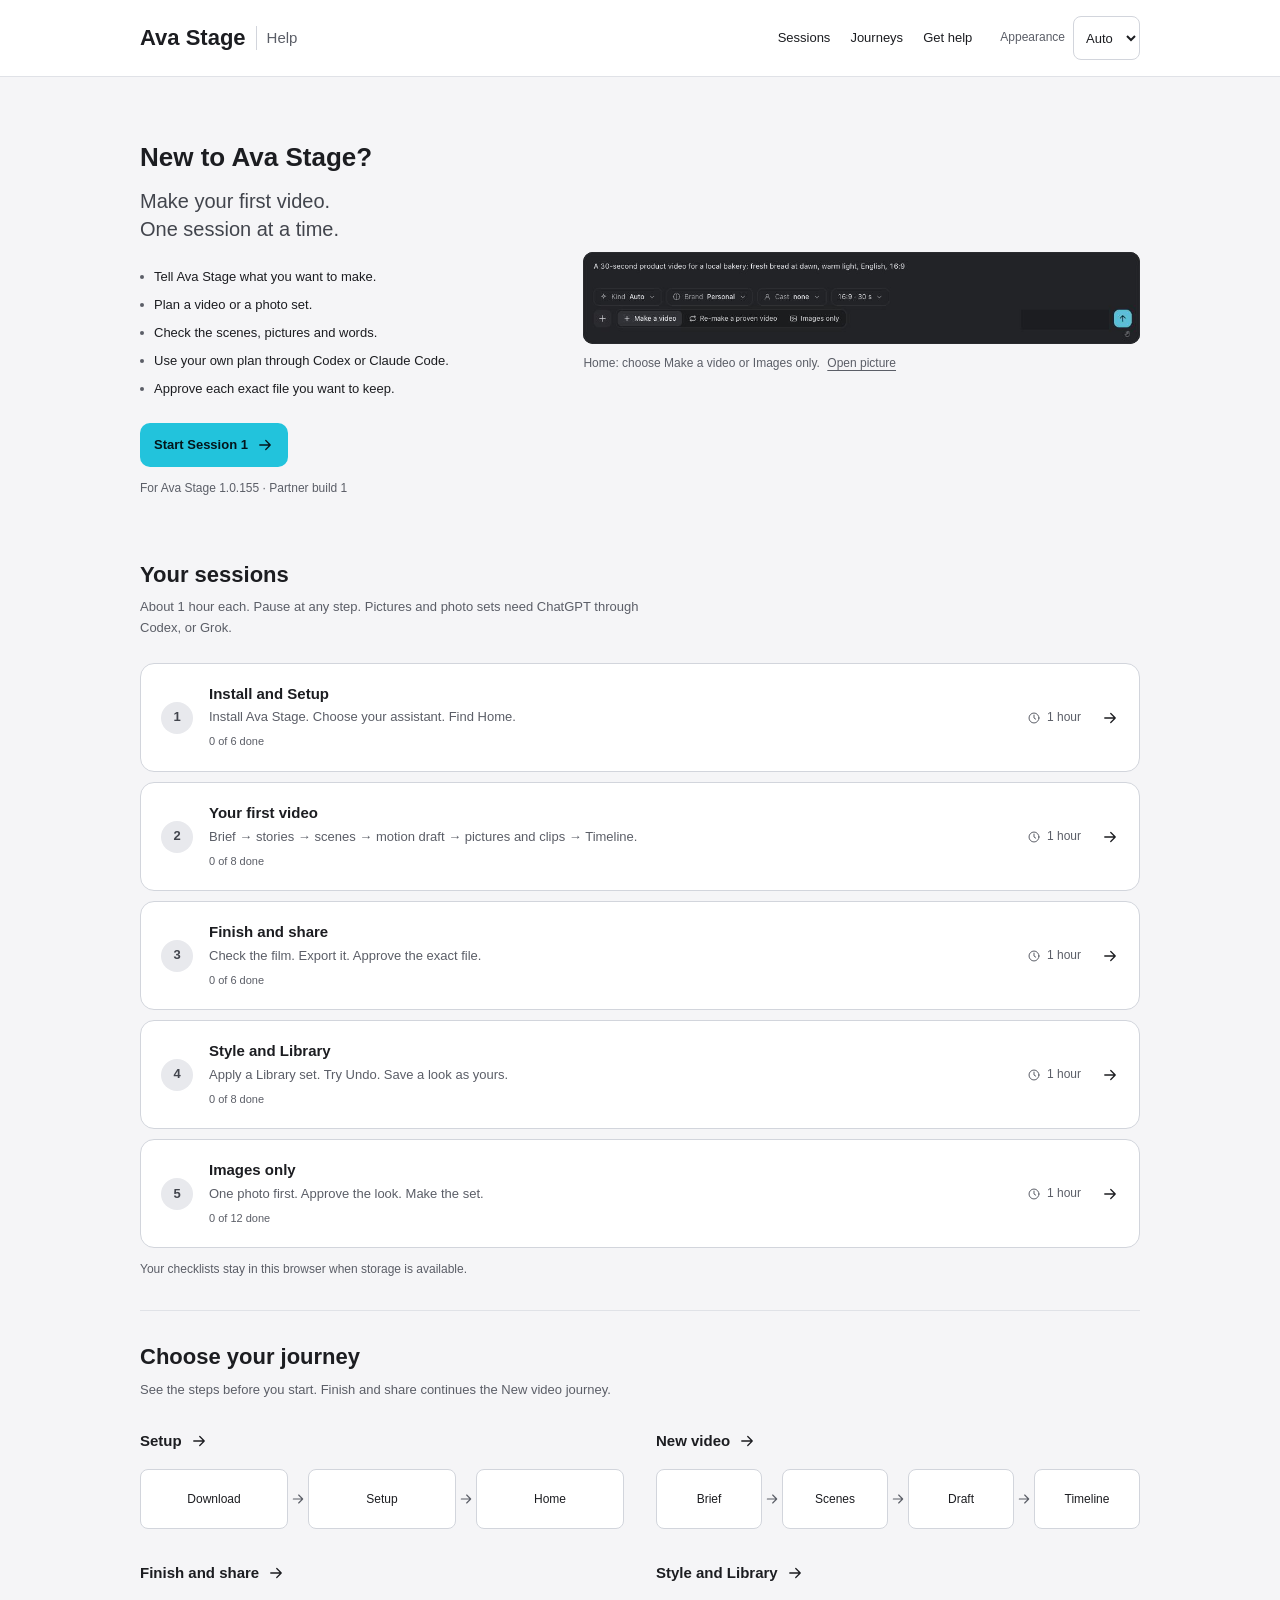
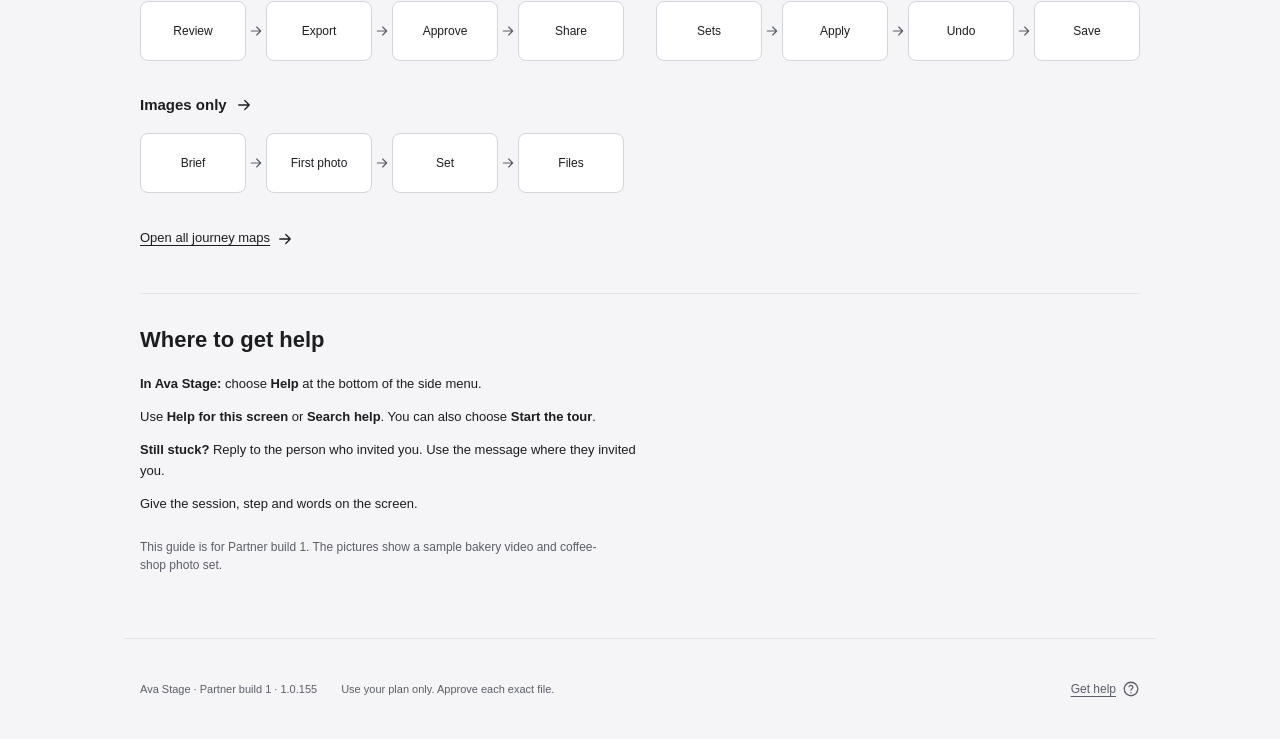
==== help/index.html @ ce2e3efc "Ava Stage 1.0.155 (Partner build 1): news #5 sealed by Amir 29 Oct, download pages, help site Co-Aut" ====
<!doctype html>
<html lang="en" data-theme="auto">
<head>
<meta charset="utf-8">
<meta name="viewport" content="width=device-width, initial-scale=1">
<meta name="color-scheme" content="light dark">
<meta name="robots" content="noindex">
<meta name="description" content="Five visual sessions for your first video, Style and Library, and Images only.">
<title>New to Ava Stage? · Ava Stage Help</title>
<link rel="stylesheet" href="help.css">
</head>
<body>
<a class="skip" href="#main">Skip to content</a>
<header class="site-head"><div class="wrap head-inner">
<a class="brand" href="index.html"><strong>Ava Stage</strong><span>Help</span></a>
<nav aria-label="Main"><a href="index.html#sessions" >Sessions</a><a href="journeys.html" >Journeys</a><a href="index.html#help">Get help</a></nav>
<label class="theme" for="theme">Appearance<select id="theme"><option value="auto">Auto</option><option value="light">Light</option><option value="dark">Dark</option></select></label>
</div></header>
<main id="main" class="wrap" tabindex="-1"><section class="home-intro"><div><h1>New to Ava Stage?</h1><p class="lead">Make your first video.<br>One session at a time.</p><ul class="five-lines"><li>Tell Ava Stage what you want to make.</li><li>Plan a video or a photo set.</li><li>Check the scenes, pictures and words.</li><li>Use your own plan through Codex or Claude Code.</li><li>Approve each exact file you want to keep.</li></ul><a class="btn primary" href="sessions/01-setup.html">Start Session 1 <svg class="icon " viewBox="0 0 24 24" fill="none" stroke="currentColor" stroke-width="1.7" stroke-linecap="round" stroke-linejoin="round" aria-hidden="true"><path d="M5 12h14m-6-6 6 6-6 6"/></svg></a><p class="small">For Ava Stage 1.0.155 · Partner build 1</p></div><figure class="screen"><a href="assets/home.jpg" aria-label="Open picture: Home: choose Make a video or Images only."><picture><source media="(max-width: 760px)" srcset="assets/home-phone.jpg"><img src="assets/home.jpg" width="1000" height="166" alt="Home: choose Make a video or Images only." loading="eager" decoding="async"></picture></a><figcaption>Home: choose Make a video or Images only. <a href="assets/home.jpg">Open picture</a></figcaption></figure></section>
<section id="sessions" class="section"><h2>Your sessions</h2><p class="section-intro">About 1 hour each. Pause at any step. Pictures and photo sets need ChatGPT through Codex, or Grok.</p><ol class="session-list"><li><a class="session-row" href="sessions/01-setup.html"><span class="num">1</span><div class="session-title"><h3>Install and Setup</h3><span>Install Ava Stage. Choose your assistant. Find Home.</span><small data-count="s1-1 s1-2 s1-3 s1-4 s1-5 s1-6">0 of 6 done</small></div><div class="session-end"><span class="time"><svg class="icon " viewBox="0 0 24 24" fill="none" stroke="currentColor" stroke-width="1.7" stroke-linecap="round" stroke-linejoin="round" aria-hidden="true"><circle cx="12" cy="12" r="8.5"/><path d="M12 7v5l3 2"/></svg>1 hour</span><svg class="icon " viewBox="0 0 24 24" fill="none" stroke="currentColor" stroke-width="1.7" stroke-linecap="round" stroke-linejoin="round" aria-hidden="true"><path d="M5 12h14m-6-6 6 6-6 6"/></svg></div></a></li><li><a class="session-row" href="sessions/02-first-video.html"><span class="num">2</span><div class="session-title"><h3>Your first video</h3><span>Brief → stories → scenes → motion draft → pictures and clips → Timeline.</span><small data-count="s2-1 s2-2 s2-3 s2-4 s2-5 s2-6 s2-7 s2-8">0 of 8 done</small></div><div class="session-end"><span class="time"><svg class="icon " viewBox="0 0 24 24" fill="none" stroke="currentColor" stroke-width="1.7" stroke-linecap="round" stroke-linejoin="round" aria-hidden="true"><circle cx="12" cy="12" r="8.5"/><path d="M12 7v5l3 2"/></svg>1 hour</span><svg class="icon " viewBox="0 0 24 24" fill="none" stroke="currentColor" stroke-width="1.7" stroke-linecap="round" stroke-linejoin="round" aria-hidden="true"><path d="M5 12h14m-6-6 6 6-6 6"/></svg></div></a></li><li><a class="session-row" href="sessions/03-finish-share.html"><span class="num">3</span><div class="session-title"><h3>Finish and share</h3><span>Check the film. Export it. Approve the exact file.</span><small data-count="s3-1 s3-2 s3-3 s3-4 s3-5 s3-6">0 of 6 done</small></div><div class="session-end"><span class="time"><svg class="icon " viewBox="0 0 24 24" fill="none" stroke="currentColor" stroke-width="1.7" stroke-linecap="round" stroke-linejoin="round" aria-hidden="true"><circle cx="12" cy="12" r="8.5"/><path d="M12 7v5l3 2"/></svg>1 hour</span><svg class="icon " viewBox="0 0 24 24" fill="none" stroke="currentColor" stroke-width="1.7" stroke-linecap="round" stroke-linejoin="round" aria-hidden="true"><path d="M5 12h14m-6-6 6 6-6 6"/></svg></div></a></li><li><a class="session-row" href="sessions/04-style-library.html"><span class="num">4</span><div class="session-title"><h3>Style and Library</h3><span>Apply a Library set. Try Undo. Save a look as yours.</span><small data-count="s4-1 s4-2 s4-3 s4-4 s4-5 s4-6 s4-7 s4-8">0 of 8 done</small></div><div class="session-end"><span class="time"><svg class="icon " viewBox="0 0 24 24" fill="none" stroke="currentColor" stroke-width="1.7" stroke-linecap="round" stroke-linejoin="round" aria-hidden="true"><circle cx="12" cy="12" r="8.5"/><path d="M12 7v5l3 2"/></svg>1 hour</span><svg class="icon " viewBox="0 0 24 24" fill="none" stroke="currentColor" stroke-width="1.7" stroke-linecap="round" stroke-linejoin="round" aria-hidden="true"><path d="M5 12h14m-6-6 6 6-6 6"/></svg></div></a></li><li><a class="session-row" href="sessions/05-images-only.html"><span class="num">5</span><div class="session-title"><h3>Images only</h3><span>One photo first. Approve the look. Make the set.</span><small data-count="s5-1 s5-2 s5-3 s5-4 s5-5 s5-6 s5-7 s5-8 s5-9 s5-10 s5-11 s5-12">0 of 12 done</small></div><div class="session-end"><span class="time"><svg class="icon " viewBox="0 0 24 24" fill="none" stroke="currentColor" stroke-width="1.7" stroke-linecap="round" stroke-linejoin="round" aria-hidden="true"><circle cx="12" cy="12" r="8.5"/><path d="M12 7v5l3 2"/></svg>1 hour</span><svg class="icon " viewBox="0 0 24 24" fill="none" stroke="currentColor" stroke-width="1.7" stroke-linecap="round" stroke-linejoin="round" aria-hidden="true"><path d="M5 12h14m-6-6 6 6-6 6"/></svg></div></a></li></ol><p class="small">Your checklists stay in this browser when storage is available.</p></section>
<section id="journeys" class="section"><h2>Choose your journey</h2><p class="section-intro">See the steps before you start. Finish and share continues the New video journey.</p><div class="map-summaries"><section class="map-summary"><h3><a href="journeys.html#setup">Setup <svg class="icon " viewBox="0 0 24 24" fill="none" stroke="currentColor" stroke-width="1.7" stroke-linecap="round" stroke-linejoin="round" aria-hidden="true"><path d="M5 12h14m-6-6 6 6-6 6"/></svg></a></h3><ol class="mini-map" aria-label="Setup journey"><li><span>Download</span><svg class="icon connector" viewBox="0 0 24 24" fill="none" stroke="currentColor" stroke-width="1.7" stroke-linecap="round" stroke-linejoin="round" aria-hidden="true"><path d="M5 12h14m-6-6 6 6-6 6"/></svg></li><li><span>Setup</span><svg class="icon connector" viewBox="0 0 24 24" fill="none" stroke="currentColor" stroke-width="1.7" stroke-linecap="round" stroke-linejoin="round" aria-hidden="true"><path d="M5 12h14m-6-6 6 6-6 6"/></svg></li><li><span>Home</span></li></ol></section><section class="map-summary"><h3><a href="journeys.html#new-video">New video <svg class="icon " viewBox="0 0 24 24" fill="none" stroke="currentColor" stroke-width="1.7" stroke-linecap="round" stroke-linejoin="round" aria-hidden="true"><path d="M5 12h14m-6-6 6 6-6 6"/></svg></a></h3><ol class="mini-map" aria-label="New video journey"><li><span>Brief</span><svg class="icon connector" viewBox="0 0 24 24" fill="none" stroke="currentColor" stroke-width="1.7" stroke-linecap="round" stroke-linejoin="round" aria-hidden="true"><path d="M5 12h14m-6-6 6 6-6 6"/></svg></li><li><span>Scenes</span><svg class="icon connector" viewBox="0 0 24 24" fill="none" stroke="currentColor" stroke-width="1.7" stroke-linecap="round" stroke-linejoin="round" aria-hidden="true"><path d="M5 12h14m-6-6 6 6-6 6"/></svg></li><li><span>Draft</span><svg class="icon connector" viewBox="0 0 24 24" fill="none" stroke="currentColor" stroke-width="1.7" stroke-linecap="round" stroke-linejoin="round" aria-hidden="true"><path d="M5 12h14m-6-6 6 6-6 6"/></svg></li><li><span>Timeline</span></li></ol></section><section class="map-summary"><h3><a href="journeys.html#finish-share">Finish and share <svg class="icon " viewBox="0 0 24 24" fill="none" stroke="currentColor" stroke-width="1.7" stroke-linecap="round" stroke-linejoin="round" aria-hidden="true"><path d="M5 12h14m-6-6 6 6-6 6"/></svg></a></h3><ol class="mini-map" aria-label="Finish and share journey"><li><span>Review</span><svg class="icon connector" viewBox="0 0 24 24" fill="none" stroke="currentColor" stroke-width="1.7" stroke-linecap="round" stroke-linejoin="round" aria-hidden="true"><path d="M5 12h14m-6-6 6 6-6 6"/></svg></li><li><span>Export</span><svg class="icon connector" viewBox="0 0 24 24" fill="none" stroke="currentColor" stroke-width="1.7" stroke-linecap="round" stroke-linejoin="round" aria-hidden="true"><path d="M5 12h14m-6-6 6 6-6 6"/></svg></li><li><span>Approve</span><svg class="icon connector" viewBox="0 0 24 24" fill="none" stroke="currentColor" stroke-width="1.7" stroke-linecap="round" stroke-linejoin="round" aria-hidden="true"><path d="M5 12h14m-6-6 6 6-6 6"/></svg></li><li><span>Share</span></li></ol></section><section class="map-summary"><h3><a href="journeys.html#style-library">Style and Library <svg class="icon " viewBox="0 0 24 24" fill="none" stroke="currentColor" stroke-width="1.7" stroke-linecap="round" stroke-linejoin="round" aria-hidden="true"><path d="M5 12h14m-6-6 6 6-6 6"/></svg></a></h3><ol class="mini-map" aria-label="Style and Library journey"><li><span>Sets</span><svg class="icon connector" viewBox="0 0 24 24" fill="none" stroke="currentColor" stroke-width="1.7" stroke-linecap="round" stroke-linejoin="round" aria-hidden="true"><path d="M5 12h14m-6-6 6 6-6 6"/></svg></li><li><span>Apply</span><svg class="icon connector" viewBox="0 0 24 24" fill="none" stroke="currentColor" stroke-width="1.7" stroke-linecap="round" stroke-linejoin="round" aria-hidden="true"><path d="M5 12h14m-6-6 6 6-6 6"/></svg></li><li><span>Undo</span><svg class="icon connector" viewBox="0 0 24 24" fill="none" stroke="currentColor" stroke-width="1.7" stroke-linecap="round" stroke-linejoin="round" aria-hidden="true"><path d="M5 12h14m-6-6 6 6-6 6"/></svg></li><li><span>Save</span></li></ol></section><section class="map-summary"><h3><a href="journeys.html#images-only">Images only <svg class="icon " viewBox="0 0 24 24" fill="none" stroke="currentColor" stroke-width="1.7" stroke-linecap="round" stroke-linejoin="round" aria-hidden="true"><path d="M5 12h14m-6-6 6 6-6 6"/></svg></a></h3><ol class="mini-map" aria-label="Images only journey"><li><span>Brief</span><svg class="icon connector" viewBox="0 0 24 24" fill="none" stroke="currentColor" stroke-width="1.7" stroke-linecap="round" stroke-linejoin="round" aria-hidden="true"><path d="M5 12h14m-6-6 6 6-6 6"/></svg></li><li><span>First photo</span><svg class="icon connector" viewBox="0 0 24 24" fill="none" stroke="currentColor" stroke-width="1.7" stroke-linecap="round" stroke-linejoin="round" aria-hidden="true"><path d="M5 12h14m-6-6 6 6-6 6"/></svg></li><li><span>Set</span><svg class="icon connector" viewBox="0 0 24 24" fill="none" stroke="currentColor" stroke-width="1.7" stroke-linecap="round" stroke-linejoin="round" aria-hidden="true"><path d="M5 12h14m-6-6 6 6-6 6"/></svg></li><li><span>Files</span></li></ol></section></div><a class="quiet" href="journeys.html">Open all journey maps <svg class="icon " viewBox="0 0 24 24" fill="none" stroke="currentColor" stroke-width="1.7" stroke-linecap="round" stroke-linejoin="round" aria-hidden="true"><path d="M5 12h14m-6-6 6 6-6 6"/></svg></a></section>
<section id="help" class="section help-section"><h2>Where to get help</h2><div class="help-lines"><p><strong>In Ava Stage:</strong> choose <strong>Help</strong> at the bottom of the side menu.</p><p>Use <strong>Help for this screen</strong> or <strong>Search help</strong>. You can also choose <strong>Start the tour</strong>.</p><p><strong>Still stuck?</strong> Reply to the person who invited you. Use the message where they invited you.</p><p>Give the session, step and words on the screen.</p></div><p class="small">This guide is for Partner build 1. The pictures show a sample bakery video and coffee-shop photo set.</p></section></main>
<footer class="site-foot wrap"><p>Ava Stage · Partner build 1 · 1.0.155</p><p>Use your plan only. Approve each exact file.</p><a href="index.html#help">Get help <svg class="icon " viewBox="0 0 24 24" fill="none" stroke="currentColor" stroke-width="1.7" stroke-linecap="round" stroke-linejoin="round" aria-hidden="true"><circle cx="12" cy="12" r="9"/><path d="M9.5 8.8a2.6 2.6 0 0 1 5 .8c0 2-2.5 2-2.5 4M12 17h.01"/></svg></a></footer>
<script>(() => {
  const key = 'ava-help-pb1';
  let saved = {};
  try { saved = JSON.parse(localStorage.getItem(key)) || {}; } catch (_) {}
  if (!saved || typeof saved !== 'object' || Array.isArray(saved)) saved = {};
  if (!saved.checks || typeof saved.checks !== 'object') saved.checks = {};
  const theme = document.getElementById('theme');
  const modes = ['auto', 'light', 'dark'];
  const applyTheme = value => {
    theme.value = modes.includes(value) ? value : 'auto';
    document.documentElement.dataset.theme = theme.value;
  };
  const write = () => { try { localStorage.setItem(key, JSON.stringify(saved)); } catch (_) {} };
  const update = () => {
    document.querySelectorAll('[data-count]').forEach(el => {
      const ids = el.dataset.count.split(' ');
      const n = ids.filter(id => saved.checks[id] === true).length;
      el.textContent = n + ' of ' + ids.length + ' done';
    });
    document.querySelectorAll('[data-for-check]').forEach(el => {
      const done = saved.checks[el.dataset.forCheck] === true;
      el.classList.toggle('is-done', done);
      el.querySelector('.state').textContent = done ? 'Done' : 'To do';
    });
  };
  applyTheme(saved.theme);
  theme.addEventListener('change', () => { saved.theme = theme.value; applyTheme(theme.value); write(); });
  document.querySelectorAll('[data-check]').forEach(input => {
    input.checked = saved.checks[input.dataset.check] === true;
    input.addEventListener('change', () => { saved.checks[input.dataset.check] = input.checked; update(); write(); });
  });
  update();
})();</script>
</body></html>
---- help/help.css ----
/* Ava Help. Uses Ava design system 1.1 tokens and existing card, row,
   button, segment and checklist patterns. Responsive reading layout. */
:root {
  color-scheme: dark;
  --bg0:#0e0f11; --bg1:#141518; --bg2:#1c1d21; --bg3:#26272c;
  --bar:#17181b; --hov:#1f2024; --on:#2d2e34;
  --l1:#222327; --l2:#2b2c32;
  --t1:#ececef; --t2:#c9cad0; --t3:#a2a3ab;
  --ac:#22c3dc; --ac-hov:#4fd6ea; --acink:#04161b; --focus:#22c3dc;
  --acth:rgba(34,195,220,.14); --ac-line:#22738a;
  --sel:#4caf5a; --sel-bg:#18261b; --sel-ink:#a9cfae;
  --f11:11px; --f12:12px; --f13:13px; --f15:15px;
  --f20:20px; --f22:22px; --f26:26px;
  --s4:4px; --s6:6px; --s8:8px; --s10:10px; --s12:12px;
  --s14:14px; --s16:16px; --s18:18px; --s20:20px;
  --s24:24px; --s28:28px; --s32:32px;
  --r6:6px; --r8:8px; --r10:10px; --r12:12px; --r14:14px;
  --wide:1000px;
}
@media (prefers-color-scheme:light) {
  :root:not([data-theme="dark"]) {
    color-scheme:light;
    --bg0:#f5f5f7; --bg1:#fff; --bg2:#fff; --bg3:#e8e9ed;
    --bar:#f0f1f4; --hov:#e9ebee; --on:#e1e4e8;
    --l1:#e0e2e7; --l2:#d2d5dc;
    --t1:#1c1d21; --t2:#42454d; --t3:#5b5e67;
    --sel-bg:#edf6ef; --sel-ink:#286b35;
    --focus:#0b7f93;
  }
}
:root[data-theme="light"] {
  color-scheme:light;
  --bg0:#f5f5f7; --bg1:#fff; --bg2:#fff; --bg3:#e8e9ed;
  --bar:#f0f1f4; --hov:#e9ebee; --on:#e1e4e8;
  --l1:#e0e2e7; --l2:#d2d5dc;
  --t1:#1c1d21; --t2:#42454d; --t3:#5b5e67;
  --sel-bg:#edf6ef; --sel-ink:#286b35;
  --focus:#0b7f93;
}
* { box-sizing:border-box; }
html { scroll-padding-top:var(--s24); }
body { margin:0; background:var(--bg0); color:var(--t1); font:400 var(--f15)/1.6 -apple-system,BlinkMacSystemFont,"SF Pro Text","Helvetica Neue",Arial,sans-serif; -webkit-font-smoothing:antialiased; font-variant-numeric:tabular-nums; }
h1,h2,h3,p,ul,ol,figure { margin:0; }
h1,h2,h3 { font-weight:600; line-height:1.3; overflow-wrap:break-word; }
h1 { font-size:var(--f26); }
h2 { font-size:var(--f22); }
h3 { font-size:var(--f15); }
p { max-width:70ch; }
b,strong { font-weight:600; }
a { color:inherit; text-underline-offset:3px; text-decoration-thickness:1px; }
a:hover { text-decoration-thickness:2px; }
button,input,select { font:inherit; }
input,select { accent-color:var(--ac); }
:focus-visible { outline:3px solid var(--focus); outline-offset:4px; }
:target { scroll-margin-top:var(--s24); }
img { display:block; max-width:100%; height:auto; }
.wrap { width:100%; max-width:calc(var(--wide) + var(--s32)); margin-inline:auto; padding-inline:var(--s16); }
.icon { width:18px; height:18px; flex:none; vertical-align:middle; }
.small,.meta,.time,.pace,.before,.section-intro { color:var(--t3); }
.small { font-size:var(--f12); line-height:1.5; }
.small a { display:inline-flex; }
.skip { position:absolute; z-index:10; top:var(--s8); left:var(--s16); padding:var(--s12) var(--s16); background:var(--ac); color:var(--acink); transform:translateY(-200%); border-radius:var(--r8); }
.skip:focus { transform:translateY(0); }
.site-head { border-bottom:1px solid var(--l1); background:var(--bg1); }
.head-inner { display:flex; align-items:center; flex-wrap:wrap; gap:var(--s16) var(--s28); padding-block:var(--s16); }
.brand { display:flex; align-items:center; gap:var(--s10); text-decoration:none; margin-right:auto; }
.brand strong { font-size:var(--f22); }
.brand span { color:var(--t3); border-left:1px solid var(--l2); padding-left:var(--s10); font-size:var(--f15); }
.head-inner nav { display:flex; gap:var(--s20); }
.head-inner nav a { display:inline-flex; align-items:center; min-height:44px; font-size:var(--f13); text-decoration:none; }
.head-inner nav a:hover,.head-inner nav a[aria-current] { text-decoration:underline; }
.theme { display:flex; align-items:center; gap:var(--s8); font-size:var(--f12); color:var(--t3); }
.theme select { min-height:44px; max-width:100%; padding:var(--s8); background:var(--bg2); border:1px solid var(--l2); border-radius:var(--r8); color:var(--t1); font-size:var(--f13); }
.btn { display:inline-flex; align-items:center; justify-content:center; gap:var(--s8); min-height:44px; padding:var(--s10) var(--s14); border-radius:var(--r10); font-size:var(--f13); line-height:20px; font-weight:600; text-decoration:none; }
.btn.primary { background:var(--ac); color:var(--acink); }
.btn.primary:hover { background:var(--ac-hov); text-decoration:none; }
.card { min-width:0; background:var(--bg2); border:1px solid var(--l2); border-radius:var(--r14); }
.num { display:inline-grid; place-items:center; flex:none; width:32px; height:32px; border-radius:50%; background:var(--bg3); color:var(--t2); font-size:var(--f13); font-weight:600; }
.time { display:inline-flex; align-items:center; gap:var(--s6); font-size:var(--f12); white-space:nowrap; }
.time .icon { width:14px; height:14px; }
.lead { font-size:var(--f20); line-height:1.4; color:var(--t2); }
.home-intro { display:grid; grid-template-columns:minmax(0, .85fr) minmax(0, 1.15fr); gap:var(--s32); align-items:center; padding-block:calc(var(--s32)*2) var(--s32); }
.home-intro h1 { margin-bottom:var(--s12); }
.five-lines { list-style:none; padding:0; margin:var(--s24) 0; display:grid; gap:var(--s8); font-size:var(--f13); line-height:20px; }
.five-lines li { padding-left:var(--s14); position:relative; }
.five-lines li::before { position:absolute; content:""; width:4px; height:4px; border-radius:50%; background:var(--t3); top:8px; left:0; }
.home-intro .small { margin-top:var(--s12); }
.screen { min-width:0; }
.screen>a { display:block; width:fit-content; max-width:100%; border-radius:var(--r10); overflow:hidden; background:#141518; }
.screen picture { display:block; }
.screen img { width:auto; }
.screen figcaption { margin-top:var(--s10); color:var(--t3); font-size:var(--f12); line-height:18px; }
.screen figcaption a { display:inline-block; min-height:32px; margin-left:var(--s4); }
.section { padding-block:var(--s32); border-bottom:1px solid var(--l1); }
.section h2 { margin-bottom:var(--s8); }
.section-intro { margin-bottom:var(--s24); font-size:var(--f13); }
.session-list { padding:0; list-style:none; display:grid; gap:var(--s10); }
.session-row { display:flex; gap:var(--s16); align-items:center; background:var(--bg2); border:1px solid var(--l2); border-radius:var(--r14); padding:var(--s20); text-decoration:none; }
.session-row:hover { background:var(--hov); text-decoration:none; }
.session-title { min-width:0; flex:1; }
.session-title>span { display:block; color:var(--t3); font-size:var(--f13); line-height:20px; margin-top:var(--s4); }
.session-title small { display:block; font-size:var(--f11); color:var(--t3); margin-top:var(--s6); }
.session-end { display:flex; align-items:center; gap:var(--s20); }
.session-list+.small { margin-top:var(--s12); }
.map-summaries { display:grid; grid-template-columns:repeat(2,minmax(0,1fr)); column-gap:var(--s32); row-gap:var(--s28); margin-bottom:var(--s24); }
.map-summary h3 { margin-bottom:var(--s12); }
.map-summary h3 a { display:inline-flex; align-items:center; gap:var(--s8); min-height:32px; text-decoration:none; }
.map-summary h3 a:hover { text-decoration:underline; }
.mini-map { padding:0; list-style:none; display:flex; align-items:stretch; gap:var(--s20); }
.mini-map li { display:flex; align-items:center; min-width:0; flex:1; position:relative; }
.mini-map li>span { display:grid; place-items:center; min-height:60px; width:100%; background:var(--bg2); border:1px solid var(--l2); border-radius:var(--r8); padding:var(--s8); font-size:var(--f12); line-height:18px; text-align:center; }
.mini-map .connector { position:absolute; right:-18px; width:16px; color:var(--t3); z-index:1; background:var(--bg0); }
.install-map { margin-bottom:var(--s24); }
.quiet { display:inline-flex; align-items:center; gap:var(--s6); font-size:var(--f13); min-height:44px; }
.help-section { border-bottom:0; }
.help-lines { display:grid; gap:var(--s12); margin:var(--s20) 0 var(--s24); }
.help-lines p { font-size:var(--f13); }
.page-intro { padding-block:var(--s32); }
.back { display:inline-flex; align-items:center; min-height:44px; font-size:var(--f13); color:var(--t3); margin-bottom:var(--s12); }
.page-intro h1 { margin-bottom:var(--s10); }
.meta { display:flex; align-items:center; gap:var(--s8); font-size:var(--f12); margin-bottom:var(--s8); }
.meta .icon { width:14px; height:14px; }
.goal { margin-top:var(--s20); }
.before { margin-top:var(--s8); font-size:var(--f13); }
.pace { margin-top:var(--s12); font-size:var(--f12); }
.notice { padding:var(--s16) var(--s20); border:1px solid var(--l2); background:var(--bar); border-radius:var(--r12); margin-bottom:var(--s28); }
.notice p { font-size:var(--f13); }
.lesson-layout { display:grid; grid-template-columns:minmax(0,1fr) 210px; gap:var(--s28); align-items:start; }
.lesson-body { min-width:0; }
.lesson-step { padding:var(--s24); margin-bottom:var(--s24); }
.step-heading { display:flex; align-items:flex-start; gap:var(--s12); margin-bottom:var(--s16); }
.step-heading h2 { flex:1; font-size:var(--f22); line-height:28px; padding-top:2px; }
.step-heading .time { padding-top:var(--s6); }
.step-copy { display:grid; gap:var(--s10); margin-bottom:var(--s20); }
.step-copy p { font-size:var(--f15); line-height:24px; }
.check-row { display:flex; align-items:flex-start; gap:var(--s10); min-height:44px; font-size:var(--f13); line-height:20px; cursor:pointer; }
.done-row { margin-top:var(--s16); padding:var(--s12); background:var(--bg1); border-radius:var(--r8); }
.check-row input { flex:none; width:20px; height:20px; margin:0; cursor:pointer; }
.check-row:has(input:checked) { color:var(--sel-ink); background:var(--sel-bg); }
.progress-panel { position:sticky; top:var(--s24); padding-top:var(--s8); }
.progress-panel h2 { font-size:var(--f15); margin-bottom:var(--s4); }
.progress-panel output { display:block; font-size:var(--f13); color:var(--t2); margin-bottom:var(--s6); }
.progress-list { list-style:none; padding:0; margin-block:var(--s16); }
.progress-list a { display:flex; align-items:flex-start; gap:var(--s8); padding-block:var(--s10); min-height:44px; border-bottom:1px solid var(--l1); font-size:var(--f12); line-height:18px; text-decoration:none; }
.progress-list a:hover { text-decoration:underline; }
.check-mark { display:grid; place-items:center; flex:none; width:18px; height:18px; border:1px solid var(--t3); border-radius:50%; margin-top:1px; }
.check-mark .icon { width:12px; height:12px; visibility:hidden; }
.progress-list .is-done { color:var(--sel-ink); }
.is-done .check-mark { background:var(--sel-bg); border-color:var(--sel); }
.is-done .check-mark .icon { visibility:visible; }
.state { display:block; font-size:var(--f11); color:var(--t3); }
.progress-panel>.quiet { display:flex; }
.progress-panel>.small { font-size:var(--f11); }
.recovery { padding:var(--s24); background:var(--bar); }
.recovery h2 { margin-bottom:var(--s16); }
.recovery ul { display:grid; gap:var(--s14); padding-left:var(--s20); }
.recovery li { font-size:var(--f13); line-height:20px; }
.recovery>a { display:inline-flex; align-items:center; gap:var(--s8); min-height:44px; font-size:var(--f13); margin-top:var(--s12); }
.session-next { display:flex; justify-content:space-between; align-items:center; gap:var(--s20); flex-wrap:wrap; padding-block:var(--s28); }
.session-next>a:not(.btn) { font-size:var(--f13); min-height:44px; display:inline-flex; align-items:center; }
.journey-nav { display:flex; flex-wrap:wrap; gap:var(--s8) var(--s20); margin-top:var(--s20); }
.journey-nav a { display:inline-flex; align-items:center; min-height:44px; font-size:var(--f13); }
.journey { padding-block:var(--s28) var(--s32); border-top:1px solid var(--l1); }
.journey-heading { display:flex; align-items:center; justify-content:space-between; gap:var(--s16); flex-wrap:wrap; margin-bottom:var(--s24); }
.journey-flow { padding:0; list-style:none; display:grid; grid-template-columns:repeat(4,minmax(0,1fr)); gap:var(--s20) var(--s24); }
.journey-flow.six { grid-template-columns:repeat(3,minmax(0,1fr)); }
.journey-flow>li { position:relative; min-width:0; }
.map-box { display:flex; align-items:center; gap:var(--s12); height:100%; min-height:92px; padding:var(--s16); background:var(--bg2); border:1px solid var(--l2); border-radius:var(--r12); text-decoration:none; font-size:var(--f13); line-height:20px; }
.map-box:hover { background:var(--hov); text-decoration:underline; }
.map-box .num { width:26px; height:26px; font-size:var(--f12); }
.journey-flow .connector { position:absolute; top:calc(50% - 9px); right:-21px; width:18px; color:var(--t3); }
.journey-flow>li:nth-child(4n)>.connector,.journey-flow.six>li:nth-child(3n)>.connector { display:none; }
.journey-flow.six>li:nth-child(4n)>.connector { display:block; }
.map-note { font-size:var(--f13); color:var(--t3); margin-top:var(--s20); }
.journey>.quiet { margin-top:var(--s8); }
.site-foot { display:flex; align-items:center; flex-wrap:wrap; gap:var(--s8) var(--s24); padding-block:var(--s28); margin-top:var(--s32); border-top:1px solid var(--l1); color:var(--t3); font-size:var(--f11); line-height:18px; }
.site-foot>a { display:inline-flex; align-items:center; gap:var(--s6); min-height:44px; margin-left:auto; font-size:var(--f12); }
@media (max-width:760px) {
  .home-intro { grid-template-columns:1fr; padding-top:var(--s32); gap:var(--s28); }
  .home-intro .screen { max-width:100%; }
  .lesson-layout { grid-template-columns:1fr; }
  .progress-panel { position:static; grid-row:1; padding:var(--s16); border:1px solid var(--l2); border-radius:var(--r12); background:var(--bg1); }
  .progress-list { display:none; }
  .progress-panel>.small { font-size:var(--f12); }
  .progress-panel>.quiet { display:inline-flex; margin-right:var(--s16); }
  .progress-panel>output { margin-bottom:var(--s8); }
  .lesson-step { padding:var(--s16); }
  .step-heading { display:grid; grid-template-columns:32px minmax(0,1fr); column-gap:var(--s10); row-gap:var(--s4); }
  .step-heading h2 { font-size:var(--f20); line-height:26px; }
  .step-heading .time { grid-column:2; padding-top:0; }
  .lesson-layout { gap:var(--s20); }
  .recovery { padding:var(--s20); }
  .recovery h2 { font-size:var(--f20); }
  .journey-flow,.journey-flow.six { grid-template-columns:1fr; gap:var(--s28); }
  .map-box { min-height:70px; }
  .journey-flow .connector,.journey-flow>li:nth-child(4n)>.connector,.journey-flow.six>li:nth-child(3n)>.connector { display:block; top:auto; bottom:-24px; left:calc(50% - 9px); right:auto; transform:rotate(90deg); }
}
@media (max-width:520px) {
  .head-inner { gap:var(--s8) var(--s16); padding-block:var(--s10); }
  .head-inner nav { order:3; width:100%; justify-content:space-between; gap:var(--s16); }
  .theme { gap:var(--s6); }
  .theme select { min-width:78px; }
  .brand strong { font-size:var(--f20); }
  .brand { gap:var(--s8); }
  .brand span { font-size:var(--f13); padding-left:var(--s8); }
  .map-summaries { grid-template-columns:1fr; }
  .mini-map { gap:var(--s20); }
  .mini-map li>span { padding:var(--s6); }
  .session-row { gap:var(--s12); padding:var(--s16); align-items:flex-start; }
  .session-end { flex-direction:column; gap:var(--s12); align-items:flex-end; }
  .session-end>.icon { width:16px; height:16px; }
  .session-title h3 { font-size:var(--f15); }
  .session-title>span { font-size:var(--f12); line-height:18px; }
  .home-intro .screen figcaption { max-width:36ch; }
  .section,.page-intro { padding-block:var(--s28); }
  .step-copy p { font-size:var(--f15); }
  .step-heading h2 { font-size:var(--f20); }
  .lesson-step .screen { margin-inline:calc(-1 * var(--s8)); }
  .lesson-step figcaption { padding-inline:var(--s8); }
  .screen figcaption a { min-height:36px; }
  .site-foot { display:block; }
  .site-foot p { margin-bottom:var(--s6); }
  .site-foot>a { margin-top:var(--s8); }
  .session-next .btn { max-width:100%; text-align:left; justify-content:space-between; }
}
@media (prefers-reduced-motion:reduce) {
  *,*::before,*::after { scroll-behavior:auto!important; animation:none!important; transition:none!important; }
}
@media print {
  :root { color-scheme:light; --bg0:#fff; --bg1:#fff; --bg2:#fff; --bar:#fff; --t1:#111; --t2:#333; --t3:#444; --l1:#ddd; --l2:#ccc; }
  .site-head,.site-foot,.progress-panel,.session-next,.screen figcaption a { display:none; }
  .wrap { max-width:none; }
  .lesson-layout { display:block; }
  .lesson-step { break-inside:avoid; }
  .screen img { max-height:75mm; width:auto; }
}
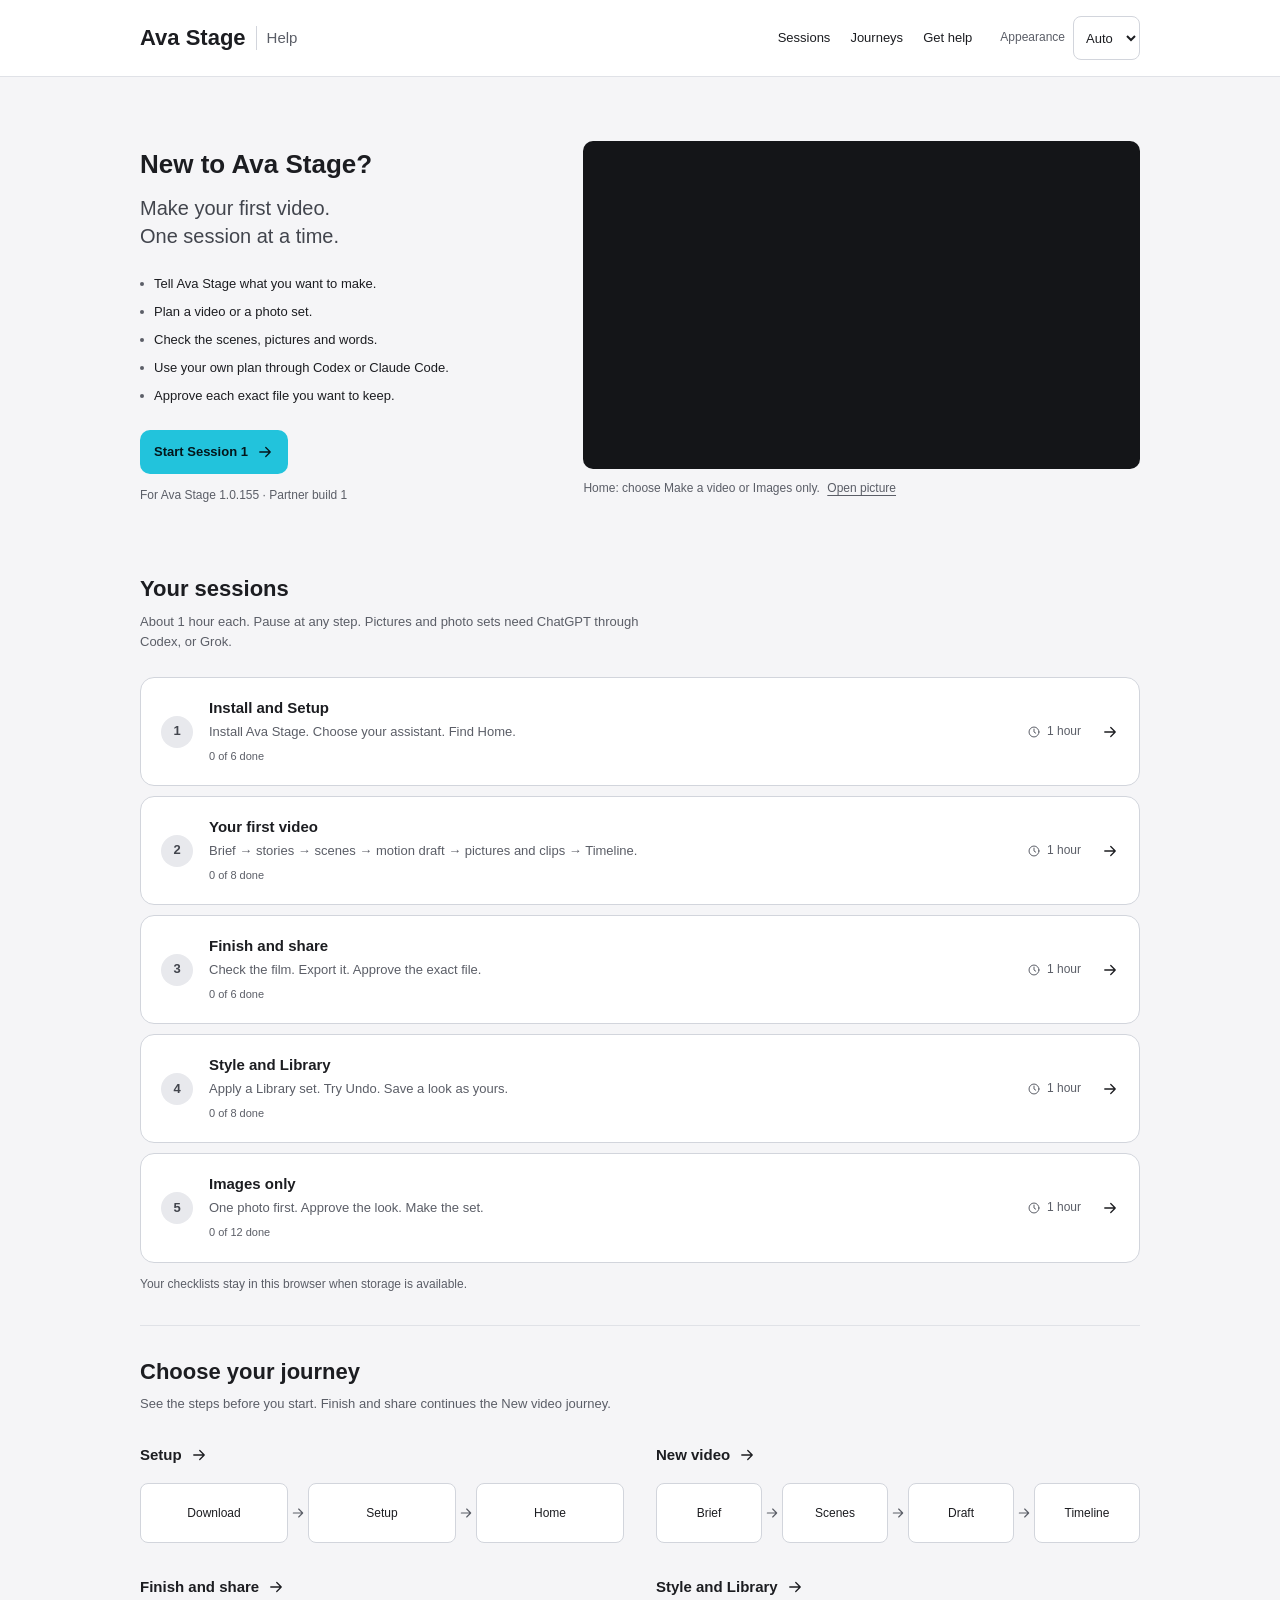
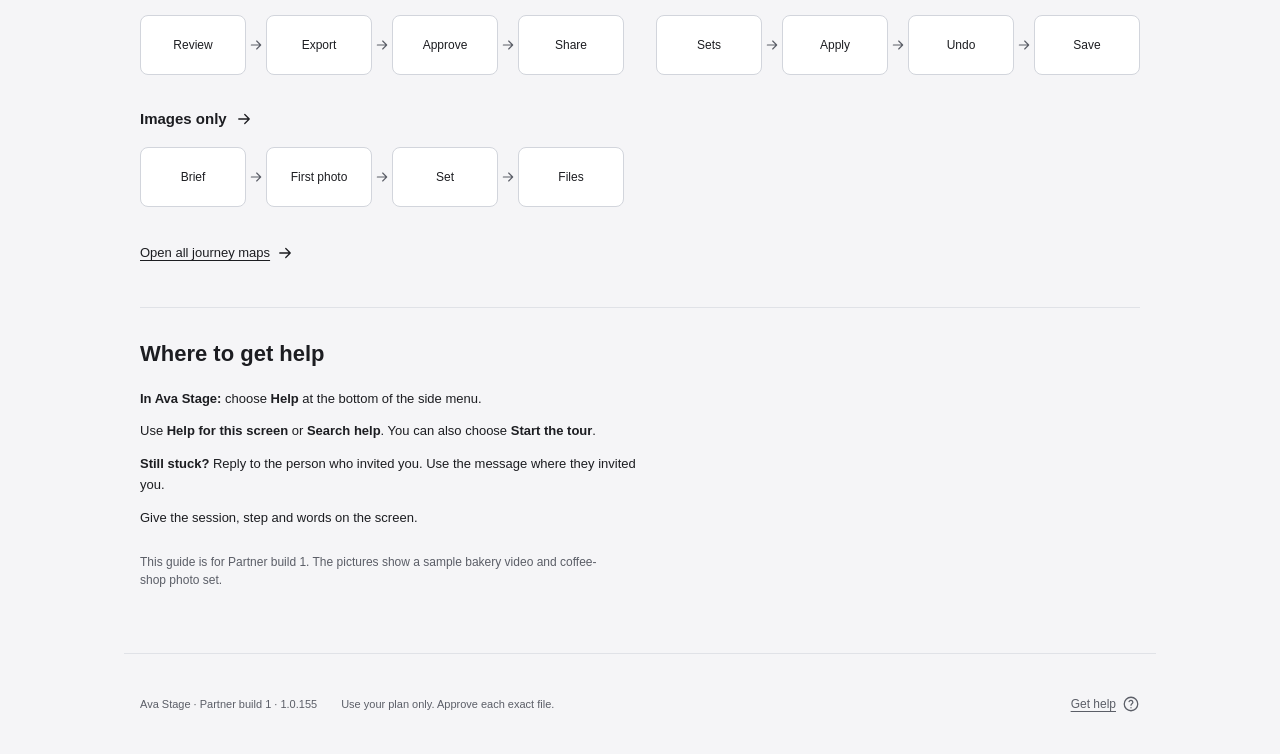
==== commit b1a3cc3b: "Help: a full Ava screenshot for every step, with zoomed phone pictures (Amir: help should have scree" ====
--- a/help/index.html
+++ b/help/index.html
@@ -16,7 +16,7 @@
 <nav aria-label="Main"><a href="index.html#sessions" >Sessions</a><a href="journeys.html" >Journeys</a><a href="index.html#help">Get help</a></nav>
 <label class="theme" for="theme">Appearance<select id="theme"><option value="auto">Auto</option><option value="light">Light</option><option value="dark">Dark</option></select></label>
 </div></header>
-<main id="main" class="wrap" tabindex="-1"><section class="home-intro"><div><h1>New to Ava Stage?</h1><p class="lead">Make your first video.<br>One session at a time.</p><ul class="five-lines"><li>Tell Ava Stage what you want to make.</li><li>Plan a video or a photo set.</li><li>Check the scenes, pictures and words.</li><li>Use your own plan through Codex or Claude Code.</li><li>Approve each exact file you want to keep.</li></ul><a class="btn primary" href="sessions/01-setup.html">Start Session 1 <svg class="icon " viewBox="0 0 24 24" fill="none" stroke="currentColor" stroke-width="1.7" stroke-linecap="round" stroke-linejoin="round" aria-hidden="true"><path d="M5 12h14m-6-6 6 6-6 6"/></svg></a><p class="small">For Ava Stage 1.0.155 · Partner build 1</p></div><figure class="screen"><a href="assets/home.jpg" aria-label="Open picture: Home: choose Make a video or Images only."><picture><source media="(max-width: 760px)" srcset="assets/home-phone.jpg"><img src="assets/home.jpg" width="1000" height="166" alt="Home: choose Make a video or Images only." loading="eager" decoding="async"></picture></a><figcaption>Home: choose Make a video or Images only. <a href="assets/home.jpg">Open picture</a></figcaption></figure></section>
+<main id="main" class="wrap" tabindex="-1"><section class="home-intro"><div><h1>New to Ava Stage?</h1><p class="lead">Make your first video.<br>One session at a time.</p><ul class="five-lines"><li>Tell Ava Stage what you want to make.</li><li>Plan a video or a photo set.</li><li>Check the scenes, pictures and words.</li><li>Use your own plan through Codex or Claude Code.</li><li>Approve each exact file you want to keep.</li></ul><a class="btn primary" href="sessions/01-setup.html">Start Session 1 <svg class="icon " viewBox="0 0 24 24" fill="none" stroke="currentColor" stroke-width="1.7" stroke-linecap="round" stroke-linejoin="round" aria-hidden="true"><path d="M5 12h14m-6-6 6 6-6 6"/></svg></a><p class="small">For Ava Stage 1.0.155 · Partner build 1</p></div><figure class="screen"><a href="assets/home.jpg" aria-label="Open picture: Home: choose Make a video or Images only."><picture><source media="(max-width:520px)" srcset="assets/home-phone.jpg"><img src="assets/home.jpg" width="1200" height="707" alt="Home: choose Make a video or Images only." loading="eager" decoding="async"></picture></a><figcaption>Home: choose Make a video or Images only. <a href="assets/home.jpg">Open picture</a></figcaption></figure></section>
 <section id="sessions" class="section"><h2>Your sessions</h2><p class="section-intro">About 1 hour each. Pause at any step. Pictures and photo sets need ChatGPT through Codex, or Grok.</p><ol class="session-list"><li><a class="session-row" href="sessions/01-setup.html"><span class="num">1</span><div class="session-title"><h3>Install and Setup</h3><span>Install Ava Stage. Choose your assistant. Find Home.</span><small data-count="s1-1 s1-2 s1-3 s1-4 s1-5 s1-6">0 of 6 done</small></div><div class="session-end"><span class="time"><svg class="icon " viewBox="0 0 24 24" fill="none" stroke="currentColor" stroke-width="1.7" stroke-linecap="round" stroke-linejoin="round" aria-hidden="true"><circle cx="12" cy="12" r="8.5"/><path d="M12 7v5l3 2"/></svg>1 hour</span><svg class="icon " viewBox="0 0 24 24" fill="none" stroke="currentColor" stroke-width="1.7" stroke-linecap="round" stroke-linejoin="round" aria-hidden="true"><path d="M5 12h14m-6-6 6 6-6 6"/></svg></div></a></li><li><a class="session-row" href="sessions/02-first-video.html"><span class="num">2</span><div class="session-title"><h3>Your first video</h3><span>Brief → stories → scenes → motion draft → pictures and clips → Timeline.</span><small data-count="s2-1 s2-2 s2-3 s2-4 s2-5 s2-6 s2-7 s2-8">0 of 8 done</small></div><div class="session-end"><span class="time"><svg class="icon " viewBox="0 0 24 24" fill="none" stroke="currentColor" stroke-width="1.7" stroke-linecap="round" stroke-linejoin="round" aria-hidden="true"><circle cx="12" cy="12" r="8.5"/><path d="M12 7v5l3 2"/></svg>1 hour</span><svg class="icon " viewBox="0 0 24 24" fill="none" stroke="currentColor" stroke-width="1.7" stroke-linecap="round" stroke-linejoin="round" aria-hidden="true"><path d="M5 12h14m-6-6 6 6-6 6"/></svg></div></a></li><li><a class="session-row" href="sessions/03-finish-share.html"><span class="num">3</span><div class="session-title"><h3>Finish and share</h3><span>Check the film. Export it. Approve the exact file.</span><small data-count="s3-1 s3-2 s3-3 s3-4 s3-5 s3-6">0 of 6 done</small></div><div class="session-end"><span class="time"><svg class="icon " viewBox="0 0 24 24" fill="none" stroke="currentColor" stroke-width="1.7" stroke-linecap="round" stroke-linejoin="round" aria-hidden="true"><circle cx="12" cy="12" r="8.5"/><path d="M12 7v5l3 2"/></svg>1 hour</span><svg class="icon " viewBox="0 0 24 24" fill="none" stroke="currentColor" stroke-width="1.7" stroke-linecap="round" stroke-linejoin="round" aria-hidden="true"><path d="M5 12h14m-6-6 6 6-6 6"/></svg></div></a></li><li><a class="session-row" href="sessions/04-style-library.html"><span class="num">4</span><div class="session-title"><h3>Style and Library</h3><span>Apply a Library set. Try Undo. Save a look as yours.</span><small data-count="s4-1 s4-2 s4-3 s4-4 s4-5 s4-6 s4-7 s4-8">0 of 8 done</small></div><div class="session-end"><span class="time"><svg class="icon " viewBox="0 0 24 24" fill="none" stroke="currentColor" stroke-width="1.7" stroke-linecap="round" stroke-linejoin="round" aria-hidden="true"><circle cx="12" cy="12" r="8.5"/><path d="M12 7v5l3 2"/></svg>1 hour</span><svg class="icon " viewBox="0 0 24 24" fill="none" stroke="currentColor" stroke-width="1.7" stroke-linecap="round" stroke-linejoin="round" aria-hidden="true"><path d="M5 12h14m-6-6 6 6-6 6"/></svg></div></a></li><li><a class="session-row" href="sessions/05-images-only.html"><span class="num">5</span><div class="session-title"><h3>Images only</h3><span>One photo first. Approve the look. Make the set.</span><small data-count="s5-1 s5-2 s5-3 s5-4 s5-5 s5-6 s5-7 s5-8 s5-9 s5-10 s5-11 s5-12">0 of 12 done</small></div><div class="session-end"><span class="time"><svg class="icon " viewBox="0 0 24 24" fill="none" stroke="currentColor" stroke-width="1.7" stroke-linecap="round" stroke-linejoin="round" aria-hidden="true"><circle cx="12" cy="12" r="8.5"/><path d="M12 7v5l3 2"/></svg>1 hour</span><svg class="icon " viewBox="0 0 24 24" fill="none" stroke="currentColor" stroke-width="1.7" stroke-linecap="round" stroke-linejoin="round" aria-hidden="true"><path d="M5 12h14m-6-6 6 6-6 6"/></svg></div></a></li></ol><p class="small">Your checklists stay in this browser when storage is available.</p></section>
 <section id="journeys" class="section"><h2>Choose your journey</h2><p class="section-intro">See the steps before you start. Finish and share continues the New video journey.</p><div class="map-summaries"><section class="map-summary"><h3><a href="journeys.html#setup">Setup <svg class="icon " viewBox="0 0 24 24" fill="none" stroke="currentColor" stroke-width="1.7" stroke-linecap="round" stroke-linejoin="round" aria-hidden="true"><path d="M5 12h14m-6-6 6 6-6 6"/></svg></a></h3><ol class="mini-map" aria-label="Setup journey"><li><span>Download</span><svg class="icon connector" viewBox="0 0 24 24" fill="none" stroke="currentColor" stroke-width="1.7" stroke-linecap="round" stroke-linejoin="round" aria-hidden="true"><path d="M5 12h14m-6-6 6 6-6 6"/></svg></li><li><span>Setup</span><svg class="icon connector" viewBox="0 0 24 24" fill="none" stroke="currentColor" stroke-width="1.7" stroke-linecap="round" stroke-linejoin="round" aria-hidden="true"><path d="M5 12h14m-6-6 6 6-6 6"/></svg></li><li><span>Home</span></li></ol></section><section class="map-summary"><h3><a href="journeys.html#new-video">New video <svg class="icon " viewBox="0 0 24 24" fill="none" stroke="currentColor" stroke-width="1.7" stroke-linecap="round" stroke-linejoin="round" aria-hidden="true"><path d="M5 12h14m-6-6 6 6-6 6"/></svg></a></h3><ol class="mini-map" aria-label="New video journey"><li><span>Brief</span><svg class="icon connector" viewBox="0 0 24 24" fill="none" stroke="currentColor" stroke-width="1.7" stroke-linecap="round" stroke-linejoin="round" aria-hidden="true"><path d="M5 12h14m-6-6 6 6-6 6"/></svg></li><li><span>Scenes</span><svg class="icon connector" viewBox="0 0 24 24" fill="none" stroke="currentColor" stroke-width="1.7" stroke-linecap="round" stroke-linejoin="round" aria-hidden="true"><path d="M5 12h14m-6-6 6 6-6 6"/></svg></li><li><span>Draft</span><svg class="icon connector" viewBox="0 0 24 24" fill="none" stroke="currentColor" stroke-width="1.7" stroke-linecap="round" stroke-linejoin="round" aria-hidden="true"><path d="M5 12h14m-6-6 6 6-6 6"/></svg></li><li><span>Timeline</span></li></ol></section><section class="map-summary"><h3><a href="journeys.html#finish-share">Finish and share <svg class="icon " viewBox="0 0 24 24" fill="none" stroke="currentColor" stroke-width="1.7" stroke-linecap="round" stroke-linejoin="round" aria-hidden="true"><path d="M5 12h14m-6-6 6 6-6 6"/></svg></a></h3><ol class="mini-map" aria-label="Finish and share journey"><li><span>Review</span><svg class="icon connector" viewBox="0 0 24 24" fill="none" stroke="currentColor" stroke-width="1.7" stroke-linecap="round" stroke-linejoin="round" aria-hidden="true"><path d="M5 12h14m-6-6 6 6-6 6"/></svg></li><li><span>Export</span><svg class="icon connector" viewBox="0 0 24 24" fill="none" stroke="currentColor" stroke-width="1.7" stroke-linecap="round" stroke-linejoin="round" aria-hidden="true"><path d="M5 12h14m-6-6 6 6-6 6"/></svg></li><li><span>Approve</span><svg class="icon connector" viewBox="0 0 24 24" fill="none" stroke="currentColor" stroke-width="1.7" stroke-linecap="round" stroke-linejoin="round" aria-hidden="true"><path d="M5 12h14m-6-6 6 6-6 6"/></svg></li><li><span>Share</span></li></ol></section><section class="map-summary"><h3><a href="journeys.html#style-library">Style and Library <svg class="icon " viewBox="0 0 24 24" fill="none" stroke="currentColor" stroke-width="1.7" stroke-linecap="round" stroke-linejoin="round" aria-hidden="true"><path d="M5 12h14m-6-6 6 6-6 6"/></svg></a></h3><ol class="mini-map" aria-label="Style and Library journey"><li><span>Sets</span><svg class="icon connector" viewBox="0 0 24 24" fill="none" stroke="currentColor" stroke-width="1.7" stroke-linecap="round" stroke-linejoin="round" aria-hidden="true"><path d="M5 12h14m-6-6 6 6-6 6"/></svg></li><li><span>Apply</span><svg class="icon connector" viewBox="0 0 24 24" fill="none" stroke="currentColor" stroke-width="1.7" stroke-linecap="round" stroke-linejoin="round" aria-hidden="true"><path d="M5 12h14m-6-6 6 6-6 6"/></svg></li><li><span>Undo</span><svg class="icon connector" viewBox="0 0 24 24" fill="none" stroke="currentColor" stroke-width="1.7" stroke-linecap="round" stroke-linejoin="round" aria-hidden="true"><path d="M5 12h14m-6-6 6 6-6 6"/></svg></li><li><span>Save</span></li></ol></section><section class="map-summary"><h3><a href="journeys.html#images-only">Images only <svg class="icon " viewBox="0 0 24 24" fill="none" stroke="currentColor" stroke-width="1.7" stroke-linecap="round" stroke-linejoin="round" aria-hidden="true"><path d="M5 12h14m-6-6 6 6-6 6"/></svg></a></h3><ol class="mini-map" aria-label="Images only journey"><li><span>Brief</span><svg class="icon connector" viewBox="0 0 24 24" fill="none" stroke="currentColor" stroke-width="1.7" stroke-linecap="round" stroke-linejoin="round" aria-hidden="true"><path d="M5 12h14m-6-6 6 6-6 6"/></svg></li><li><span>First photo</span><svg class="icon connector" viewBox="0 0 24 24" fill="none" stroke="currentColor" stroke-width="1.7" stroke-linecap="round" stroke-linejoin="round" aria-hidden="true"><path d="M5 12h14m-6-6 6 6-6 6"/></svg></li><li><span>Set</span><svg class="icon connector" viewBox="0 0 24 24" fill="none" stroke="currentColor" stroke-width="1.7" stroke-linecap="round" stroke-linejoin="round" aria-hidden="true"><path d="M5 12h14m-6-6 6 6-6 6"/></svg></li><li><span>Files</span></li></ol></section></div><a class="quiet" href="journeys.html">Open all journey maps <svg class="icon " viewBox="0 0 24 24" fill="none" stroke="currentColor" stroke-width="1.7" stroke-linecap="round" stroke-linejoin="round" aria-hidden="true"><path d="M5 12h14m-6-6 6 6-6 6"/></svg></a></section>
 <section id="help" class="section help-section"><h2>Where to get help</h2><div class="help-lines"><p><strong>In Ava Stage:</strong> choose <strong>Help</strong> at the bottom of the side menu.</p><p>Use <strong>Help for this screen</strong> or <strong>Search help</strong>. You can also choose <strong>Start the tour</strong>.</p><p><strong>Still stuck?</strong> Reply to the person who invited you. Use the message where they invited you.</p><p>Give the session, step and words on the screen.</p></div><p class="small">This guide is for Partner build 1. The pictures show a sample bakery video and coffee-shop photo set.</p></section></main>
--- a/help/help.css
+++ b/help/help.css
@@ -85,10 +85,11 @@
 .five-lines li { padding-left:var(--s14); position:relative; }
 .five-lines li::before { position:absolute; content:""; width:4px; height:4px; border-radius:50%; background:var(--t3); top:8px; left:0; }
 .home-intro .small { margin-top:var(--s12); }
-.screen { min-width:0; }
-.screen>a { display:block; width:fit-content; max-width:100%; border-radius:var(--r10); overflow:hidden; background:#141518; }
+.screen { min-width:0; position:relative; }
+.screen>a { display:block; position:relative; width:100%; max-width:100%; border-radius:var(--r10); overflow:hidden; background:#141518; }
 .screen picture { display:block; }
-.screen img { width:auto; }
+.screen img { width:100%; }
+.screen .hit { position:absolute; left:var(--x); top:var(--y); width:var(--w); height:var(--h); outline:3px solid #ff7a00; outline-offset:3px; box-shadow:0 0 0 2px #0e0f11, 0 0 0 4px #fff; border-radius:var(--r6); pointer-events:none; }
 .screen figcaption { margin-top:var(--s10); color:var(--t3); font-size:var(--f12); line-height:18px; }
 .screen figcaption a { display:inline-block; min-height:32px; margin-left:var(--s4); }
 .section { padding-block:var(--s32); border-bottom:1px solid var(--l1); }
@@ -151,7 +152,7 @@
 .state { display:block; font-size:var(--f11); color:var(--t3); }
 .progress-panel>.quiet { display:flex; }
 .progress-panel>.small { font-size:var(--f11); }
-.recovery { padding:var(--s24); background:var(--bar); }
+.recovery { padding:var(--s24); margin-bottom:var(--s24); background:var(--bar); }
 .recovery h2 { margin-bottom:var(--s16); }
 .recovery ul { display:grid; gap:var(--s14); padding-left:var(--s20); }
 .recovery li { font-size:var(--f13); line-height:20px; }
@@ -234,3 +235,8 @@
   .lesson-step { break-inside:avoid; }
   .screen img { max-height:75mm; width:auto; }
 }
+
+.journey > .quiet + .quiet { margin-left:var(--s16); }
+@media (max-width:520px) {
+  .screen .hit { left:var(--px); top:var(--py); width:var(--pw); height:var(--ph); }
+}
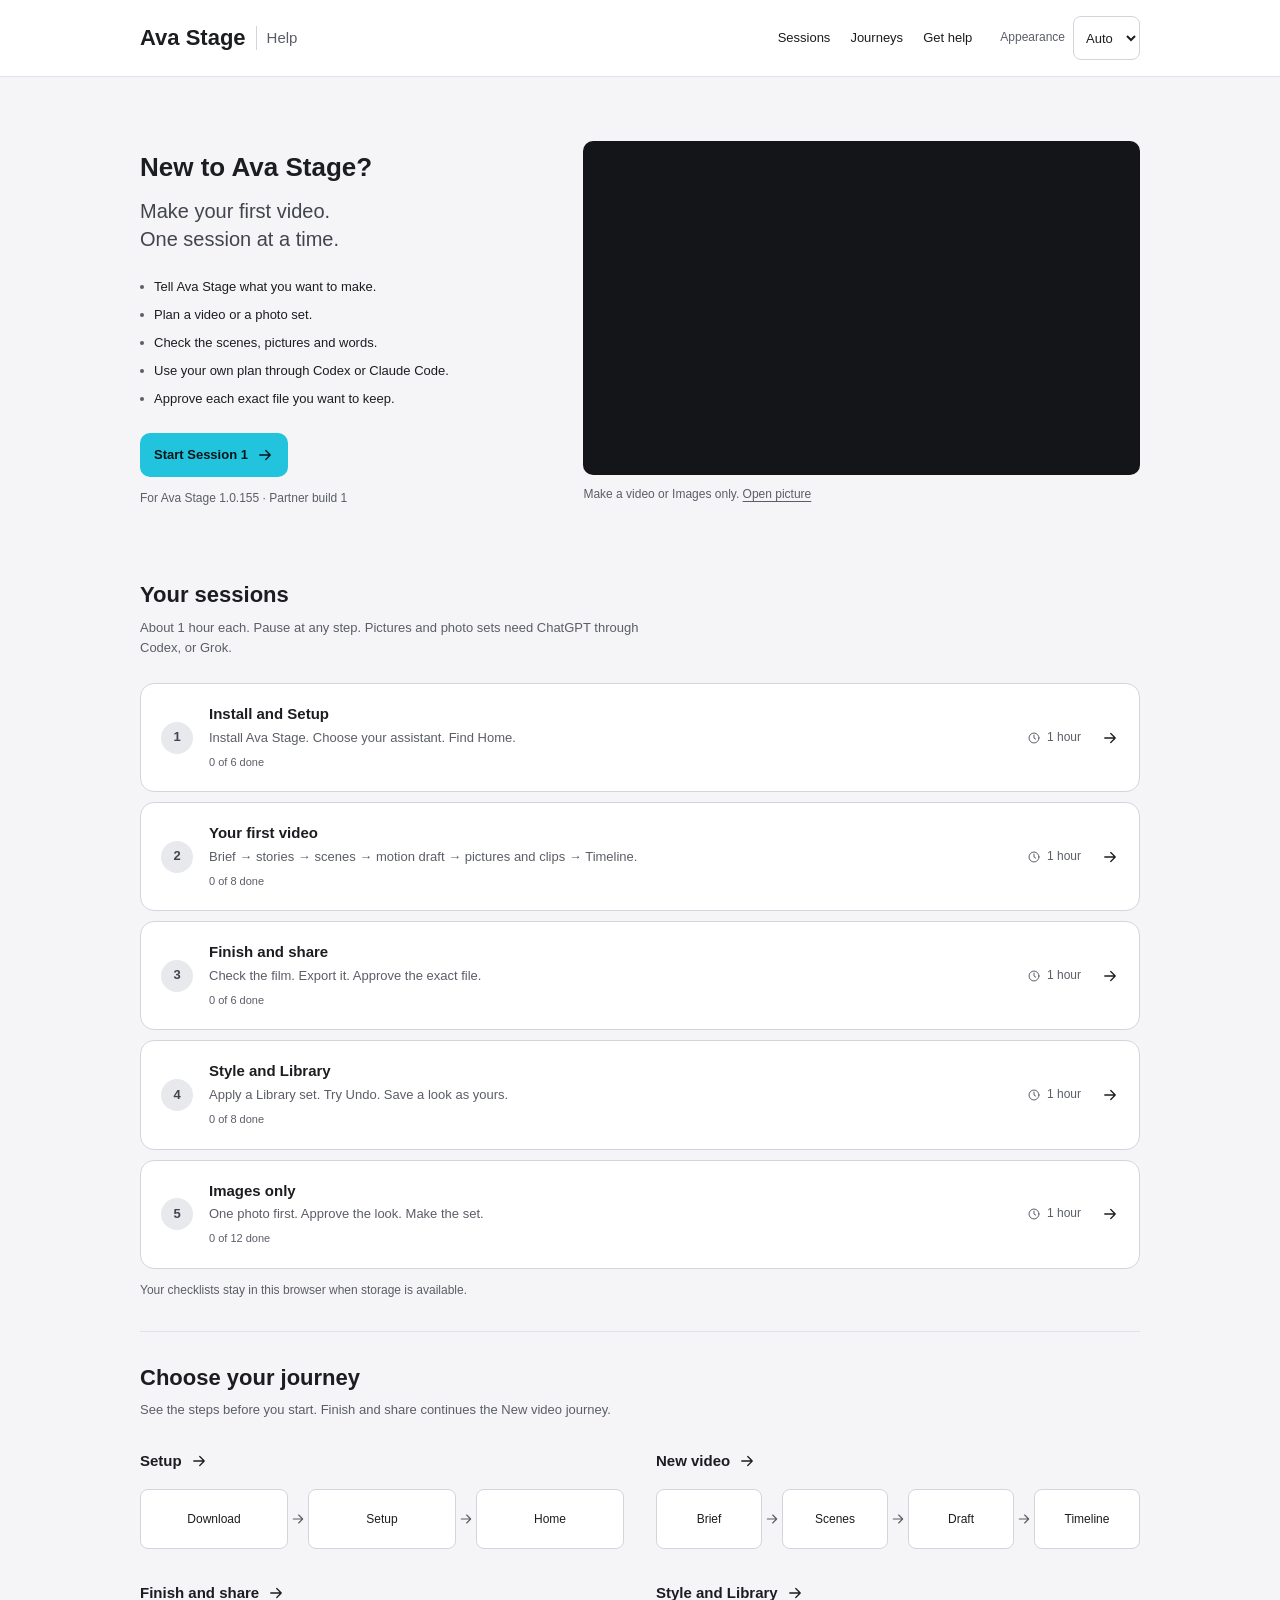
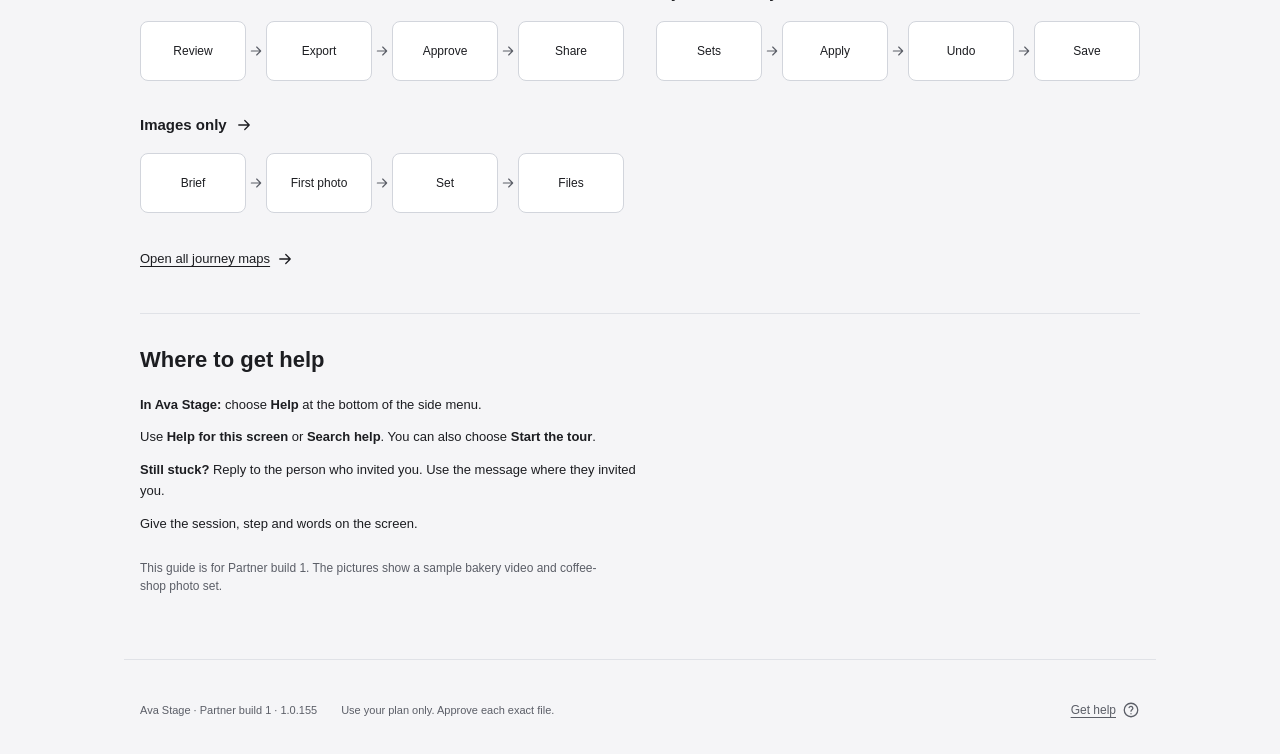
==== commit eac6f81f: "Help: sharper phone pictures, boxes and captions (HELP-SHOTS-3, 58/62 checks pass) Co-Authored-By: C" ====
--- a/help/index.html
+++ b/help/index.html
@@ -16,7 +16,7 @@
 <nav aria-label="Main"><a href="index.html#sessions" >Sessions</a><a href="journeys.html" >Journeys</a><a href="index.html#help">Get help</a></nav>
 <label class="theme" for="theme">Appearance<select id="theme"><option value="auto">Auto</option><option value="light">Light</option><option value="dark">Dark</option></select></label>
 </div></header>
-<main id="main" class="wrap" tabindex="-1"><section class="home-intro"><div><h1>New to Ava Stage?</h1><p class="lead">Make your first video.<br>One session at a time.</p><ul class="five-lines"><li>Tell Ava Stage what you want to make.</li><li>Plan a video or a photo set.</li><li>Check the scenes, pictures and words.</li><li>Use your own plan through Codex or Claude Code.</li><li>Approve each exact file you want to keep.</li></ul><a class="btn primary" href="sessions/01-setup.html">Start Session 1 <svg class="icon " viewBox="0 0 24 24" fill="none" stroke="currentColor" stroke-width="1.7" stroke-linecap="round" stroke-linejoin="round" aria-hidden="true"><path d="M5 12h14m-6-6 6 6-6 6"/></svg></a><p class="small">For Ava Stage 1.0.155 · Partner build 1</p></div><figure class="screen"><a href="assets/home.jpg" aria-label="Open picture: Home: choose Make a video or Images only."><picture><source media="(max-width:520px)" srcset="assets/home-phone.jpg"><img src="assets/home.jpg" width="1200" height="707" alt="Home: choose Make a video or Images only." loading="eager" decoding="async"></picture></a><figcaption>Home: choose Make a video or Images only. <a href="assets/home.jpg">Open picture</a></figcaption></figure></section>
+<main id="main" class="wrap" tabindex="-1"><section class="home-intro"><div><h1>New to Ava Stage?</h1><p class="lead">Make your first video.<br>One session at a time.</p><ul class="five-lines"><li>Tell Ava Stage what you want to make.</li><li>Plan a video or a photo set.</li><li>Check the scenes, pictures and words.</li><li>Use your own plan through Codex or Claude Code.</li><li>Approve each exact file you want to keep.</li></ul><a class="btn primary" href="sessions/01-setup.html">Start Session 1 <svg class="icon " viewBox="0 0 24 24" fill="none" stroke="currentColor" stroke-width="1.7" stroke-linecap="round" stroke-linejoin="round" aria-hidden="true"><path d="M5 12h14m-6-6 6 6-6 6"/></svg></a><p class="small">For Ava Stage 1.0.155 · Partner build 1</p></div><figure class="screen"><a href="assets/home.jpg" aria-label="Open picture: Make a video or Images only."><picture><source media="(max-width:520px)" srcset="assets/home-phone.jpg"><img src="assets/home.jpg" width="1200" height="707" alt="Make a video or Images only." loading="eager" decoding="async"></picture></a><figcaption>Make a video or Images only. <a href="assets/home.jpg">Open picture</a></figcaption></figure></section>
 <section id="sessions" class="section"><h2>Your sessions</h2><p class="section-intro">About 1 hour each. Pause at any step. Pictures and photo sets need ChatGPT through Codex, or Grok.</p><ol class="session-list"><li><a class="session-row" href="sessions/01-setup.html"><span class="num">1</span><div class="session-title"><h3>Install and Setup</h3><span>Install Ava Stage. Choose your assistant. Find Home.</span><small data-count="s1-1 s1-2 s1-3 s1-4 s1-5 s1-6">0 of 6 done</small></div><div class="session-end"><span class="time"><svg class="icon " viewBox="0 0 24 24" fill="none" stroke="currentColor" stroke-width="1.7" stroke-linecap="round" stroke-linejoin="round" aria-hidden="true"><circle cx="12" cy="12" r="8.5"/><path d="M12 7v5l3 2"/></svg>1 hour</span><svg class="icon " viewBox="0 0 24 24" fill="none" stroke="currentColor" stroke-width="1.7" stroke-linecap="round" stroke-linejoin="round" aria-hidden="true"><path d="M5 12h14m-6-6 6 6-6 6"/></svg></div></a></li><li><a class="session-row" href="sessions/02-first-video.html"><span class="num">2</span><div class="session-title"><h3>Your first video</h3><span>Brief → stories → scenes → motion draft → pictures and clips → Timeline.</span><small data-count="s2-1 s2-2 s2-3 s2-4 s2-5 s2-6 s2-7 s2-8">0 of 8 done</small></div><div class="session-end"><span class="time"><svg class="icon " viewBox="0 0 24 24" fill="none" stroke="currentColor" stroke-width="1.7" stroke-linecap="round" stroke-linejoin="round" aria-hidden="true"><circle cx="12" cy="12" r="8.5"/><path d="M12 7v5l3 2"/></svg>1 hour</span><svg class="icon " viewBox="0 0 24 24" fill="none" stroke="currentColor" stroke-width="1.7" stroke-linecap="round" stroke-linejoin="round" aria-hidden="true"><path d="M5 12h14m-6-6 6 6-6 6"/></svg></div></a></li><li><a class="session-row" href="sessions/03-finish-share.html"><span class="num">3</span><div class="session-title"><h3>Finish and share</h3><span>Check the film. Export it. Approve the exact file.</span><small data-count="s3-1 s3-2 s3-3 s3-4 s3-5 s3-6">0 of 6 done</small></div><div class="session-end"><span class="time"><svg class="icon " viewBox="0 0 24 24" fill="none" stroke="currentColor" stroke-width="1.7" stroke-linecap="round" stroke-linejoin="round" aria-hidden="true"><circle cx="12" cy="12" r="8.5"/><path d="M12 7v5l3 2"/></svg>1 hour</span><svg class="icon " viewBox="0 0 24 24" fill="none" stroke="currentColor" stroke-width="1.7" stroke-linecap="round" stroke-linejoin="round" aria-hidden="true"><path d="M5 12h14m-6-6 6 6-6 6"/></svg></div></a></li><li><a class="session-row" href="sessions/04-style-library.html"><span class="num">4</span><div class="session-title"><h3>Style and Library</h3><span>Apply a Library set. Try Undo. Save a look as yours.</span><small data-count="s4-1 s4-2 s4-3 s4-4 s4-5 s4-6 s4-7 s4-8">0 of 8 done</small></div><div class="session-end"><span class="time"><svg class="icon " viewBox="0 0 24 24" fill="none" stroke="currentColor" stroke-width="1.7" stroke-linecap="round" stroke-linejoin="round" aria-hidden="true"><circle cx="12" cy="12" r="8.5"/><path d="M12 7v5l3 2"/></svg>1 hour</span><svg class="icon " viewBox="0 0 24 24" fill="none" stroke="currentColor" stroke-width="1.7" stroke-linecap="round" stroke-linejoin="round" aria-hidden="true"><path d="M5 12h14m-6-6 6 6-6 6"/></svg></div></a></li><li><a class="session-row" href="sessions/05-images-only.html"><span class="num">5</span><div class="session-title"><h3>Images only</h3><span>One photo first. Approve the look. Make the set.</span><small data-count="s5-1 s5-2 s5-3 s5-4 s5-5 s5-6 s5-7 s5-8 s5-9 s5-10 s5-11 s5-12">0 of 12 done</small></div><div class="session-end"><span class="time"><svg class="icon " viewBox="0 0 24 24" fill="none" stroke="currentColor" stroke-width="1.7" stroke-linecap="round" stroke-linejoin="round" aria-hidden="true"><circle cx="12" cy="12" r="8.5"/><path d="M12 7v5l3 2"/></svg>1 hour</span><svg class="icon " viewBox="0 0 24 24" fill="none" stroke="currentColor" stroke-width="1.7" stroke-linecap="round" stroke-linejoin="round" aria-hidden="true"><path d="M5 12h14m-6-6 6 6-6 6"/></svg></div></a></li></ol><p class="small">Your checklists stay in this browser when storage is available.</p></section>
 <section id="journeys" class="section"><h2>Choose your journey</h2><p class="section-intro">See the steps before you start. Finish and share continues the New video journey.</p><div class="map-summaries"><section class="map-summary"><h3><a href="journeys.html#setup">Setup <svg class="icon " viewBox="0 0 24 24" fill="none" stroke="currentColor" stroke-width="1.7" stroke-linecap="round" stroke-linejoin="round" aria-hidden="true"><path d="M5 12h14m-6-6 6 6-6 6"/></svg></a></h3><ol class="mini-map" aria-label="Setup journey"><li><span>Download</span><svg class="icon connector" viewBox="0 0 24 24" fill="none" stroke="currentColor" stroke-width="1.7" stroke-linecap="round" stroke-linejoin="round" aria-hidden="true"><path d="M5 12h14m-6-6 6 6-6 6"/></svg></li><li><span>Setup</span><svg class="icon connector" viewBox="0 0 24 24" fill="none" stroke="currentColor" stroke-width="1.7" stroke-linecap="round" stroke-linejoin="round" aria-hidden="true"><path d="M5 12h14m-6-6 6 6-6 6"/></svg></li><li><span>Home</span></li></ol></section><section class="map-summary"><h3><a href="journeys.html#new-video">New video <svg class="icon " viewBox="0 0 24 24" fill="none" stroke="currentColor" stroke-width="1.7" stroke-linecap="round" stroke-linejoin="round" aria-hidden="true"><path d="M5 12h14m-6-6 6 6-6 6"/></svg></a></h3><ol class="mini-map" aria-label="New video journey"><li><span>Brief</span><svg class="icon connector" viewBox="0 0 24 24" fill="none" stroke="currentColor" stroke-width="1.7" stroke-linecap="round" stroke-linejoin="round" aria-hidden="true"><path d="M5 12h14m-6-6 6 6-6 6"/></svg></li><li><span>Scenes</span><svg class="icon connector" viewBox="0 0 24 24" fill="none" stroke="currentColor" stroke-width="1.7" stroke-linecap="round" stroke-linejoin="round" aria-hidden="true"><path d="M5 12h14m-6-6 6 6-6 6"/></svg></li><li><span>Draft</span><svg class="icon connector" viewBox="0 0 24 24" fill="none" stroke="currentColor" stroke-width="1.7" stroke-linecap="round" stroke-linejoin="round" aria-hidden="true"><path d="M5 12h14m-6-6 6 6-6 6"/></svg></li><li><span>Timeline</span></li></ol></section><section class="map-summary"><h3><a href="journeys.html#finish-share">Finish and share <svg class="icon " viewBox="0 0 24 24" fill="none" stroke="currentColor" stroke-width="1.7" stroke-linecap="round" stroke-linejoin="round" aria-hidden="true"><path d="M5 12h14m-6-6 6 6-6 6"/></svg></a></h3><ol class="mini-map" aria-label="Finish and share journey"><li><span>Review</span><svg class="icon connector" viewBox="0 0 24 24" fill="none" stroke="currentColor" stroke-width="1.7" stroke-linecap="round" stroke-linejoin="round" aria-hidden="true"><path d="M5 12h14m-6-6 6 6-6 6"/></svg></li><li><span>Export</span><svg class="icon connector" viewBox="0 0 24 24" fill="none" stroke="currentColor" stroke-width="1.7" stroke-linecap="round" stroke-linejoin="round" aria-hidden="true"><path d="M5 12h14m-6-6 6 6-6 6"/></svg></li><li><span>Approve</span><svg class="icon connector" viewBox="0 0 24 24" fill="none" stroke="currentColor" stroke-width="1.7" stroke-linecap="round" stroke-linejoin="round" aria-hidden="true"><path d="M5 12h14m-6-6 6 6-6 6"/></svg></li><li><span>Share</span></li></ol></section><section class="map-summary"><h3><a href="journeys.html#style-library">Style and Library <svg class="icon " viewBox="0 0 24 24" fill="none" stroke="currentColor" stroke-width="1.7" stroke-linecap="round" stroke-linejoin="round" aria-hidden="true"><path d="M5 12h14m-6-6 6 6-6 6"/></svg></a></h3><ol class="mini-map" aria-label="Style and Library journey"><li><span>Sets</span><svg class="icon connector" viewBox="0 0 24 24" fill="none" stroke="currentColor" stroke-width="1.7" stroke-linecap="round" stroke-linejoin="round" aria-hidden="true"><path d="M5 12h14m-6-6 6 6-6 6"/></svg></li><li><span>Apply</span><svg class="icon connector" viewBox="0 0 24 24" fill="none" stroke="currentColor" stroke-width="1.7" stroke-linecap="round" stroke-linejoin="round" aria-hidden="true"><path d="M5 12h14m-6-6 6 6-6 6"/></svg></li><li><span>Undo</span><svg class="icon connector" viewBox="0 0 24 24" fill="none" stroke="currentColor" stroke-width="1.7" stroke-linecap="round" stroke-linejoin="round" aria-hidden="true"><path d="M5 12h14m-6-6 6 6-6 6"/></svg></li><li><span>Save</span></li></ol></section><section class="map-summary"><h3><a href="journeys.html#images-only">Images only <svg class="icon " viewBox="0 0 24 24" fill="none" stroke="currentColor" stroke-width="1.7" stroke-linecap="round" stroke-linejoin="round" aria-hidden="true"><path d="M5 12h14m-6-6 6 6-6 6"/></svg></a></h3><ol class="mini-map" aria-label="Images only journey"><li><span>Brief</span><svg class="icon connector" viewBox="0 0 24 24" fill="none" stroke="currentColor" stroke-width="1.7" stroke-linecap="round" stroke-linejoin="round" aria-hidden="true"><path d="M5 12h14m-6-6 6 6-6 6"/></svg></li><li><span>First photo</span><svg class="icon connector" viewBox="0 0 24 24" fill="none" stroke="currentColor" stroke-width="1.7" stroke-linecap="round" stroke-linejoin="round" aria-hidden="true"><path d="M5 12h14m-6-6 6 6-6 6"/></svg></li><li><span>Set</span><svg class="icon connector" viewBox="0 0 24 24" fill="none" stroke="currentColor" stroke-width="1.7" stroke-linecap="round" stroke-linejoin="round" aria-hidden="true"><path d="M5 12h14m-6-6 6 6-6 6"/></svg></li><li><span>Files</span></li></ol></section></div><a class="quiet" href="journeys.html">Open all journey maps <svg class="icon " viewBox="0 0 24 24" fill="none" stroke="currentColor" stroke-width="1.7" stroke-linecap="round" stroke-linejoin="round" aria-hidden="true"><path d="M5 12h14m-6-6 6 6-6 6"/></svg></a></section>
 <section id="help" class="section help-section"><h2>Where to get help</h2><div class="help-lines"><p><strong>In Ava Stage:</strong> choose <strong>Help</strong> at the bottom of the side menu.</p><p>Use <strong>Help for this screen</strong> or <strong>Search help</strong>. You can also choose <strong>Start the tour</strong>.</p><p><strong>Still stuck?</strong> Reply to the person who invited you. Use the message where they invited you.</p><p>Give the session, step and words on the screen.</p></div><p class="small">This guide is for Partner build 1. The pictures show a sample bakery video and coffee-shop photo set.</p></section></main>
--- a/help/help.css
+++ b/help/help.css
@@ -89,9 +89,9 @@
 .screen>a { display:block; position:relative; width:100%; max-width:100%; border-radius:var(--r10); overflow:hidden; background:#141518; }
 .screen picture { display:block; }
 .screen img { width:100%; }
-.screen .hit { position:absolute; left:var(--x); top:var(--y); width:var(--w); height:var(--h); outline:3px solid #ff7a00; outline-offset:3px; box-shadow:0 0 0 2px #0e0f11, 0 0 0 4px #fff; border-radius:var(--r6); pointer-events:none; }
+.screen .hit { position:absolute; left:var(--x); top:var(--y); width:var(--w); height:var(--h); outline:3px solid #ff7a00; outline-offset:0; box-shadow:0 0 0 1px #0e0f11, 0 0 0 2px #fff; border-radius:var(--r6); pointer-events:none; }
 .screen figcaption { margin-top:var(--s10); color:var(--t3); font-size:var(--f12); line-height:18px; }
-.screen figcaption a { display:inline-block; min-height:32px; margin-left:var(--s4); }
+.screen figcaption a { display:inline-block; min-height:32px; margin-left:0; }
 .section { padding-block:var(--s32); border-bottom:1px solid var(--l1); }
 .section h2 { margin-bottom:var(--s8); }
 .section-intro { margin-bottom:var(--s24); font-size:var(--f13); }
@@ -126,7 +126,7 @@
 .pace { margin-top:var(--s12); font-size:var(--f12); }
 .notice { padding:var(--s16) var(--s20); border:1px solid var(--l2); background:var(--bar); border-radius:var(--r12); margin-bottom:var(--s28); }
 .notice p { font-size:var(--f13); }
-.lesson-layout { display:grid; grid-template-columns:minmax(0,1fr) 210px; gap:var(--s28); align-items:start; }
+.lesson-layout { display:grid; grid-template-columns:minmax(0,1fr); gap:var(--s28); align-items:start; }
 .lesson-body { min-width:0; }
 .lesson-step { padding:var(--s24); margin-bottom:var(--s24); }
 .step-heading { display:flex; align-items:flex-start; gap:var(--s12); margin-bottom:var(--s16); }
@@ -138,10 +138,10 @@
 .done-row { margin-top:var(--s16); padding:var(--s12); background:var(--bg1); border-radius:var(--r8); }
 .check-row input { flex:none; width:20px; height:20px; margin:0; cursor:pointer; }
 .check-row:has(input:checked) { color:var(--sel-ink); background:var(--sel-bg); }
-.progress-panel { position:sticky; top:var(--s24); padding-top:var(--s8); }
+.progress-panel { position:static; grid-row:1; padding:var(--s16); border:1px solid var(--l2); border-radius:var(--r12); background:var(--bg1); }
 .progress-panel h2 { font-size:var(--f15); margin-bottom:var(--s4); }
 .progress-panel output { display:block; font-size:var(--f13); color:var(--t2); margin-bottom:var(--s6); }
-.progress-list { list-style:none; padding:0; margin-block:var(--s16); }
+.progress-list { list-style:none; padding:0; margin-block:var(--s16); display:grid; grid-template-columns:repeat(3,minmax(0,1fr)); column-gap:var(--s24); }
 .progress-list a { display:flex; align-items:flex-start; gap:var(--s8); padding-block:var(--s10); min-height:44px; border-bottom:1px solid var(--l1); font-size:var(--f12); line-height:18px; text-decoration:none; }
 .progress-list a:hover { text-decoration:underline; }
 .check-mark { display:grid; place-items:center; flex:none; width:18px; height:18px; border:1px solid var(--t3); border-radius:50%; margin-top:1px; }
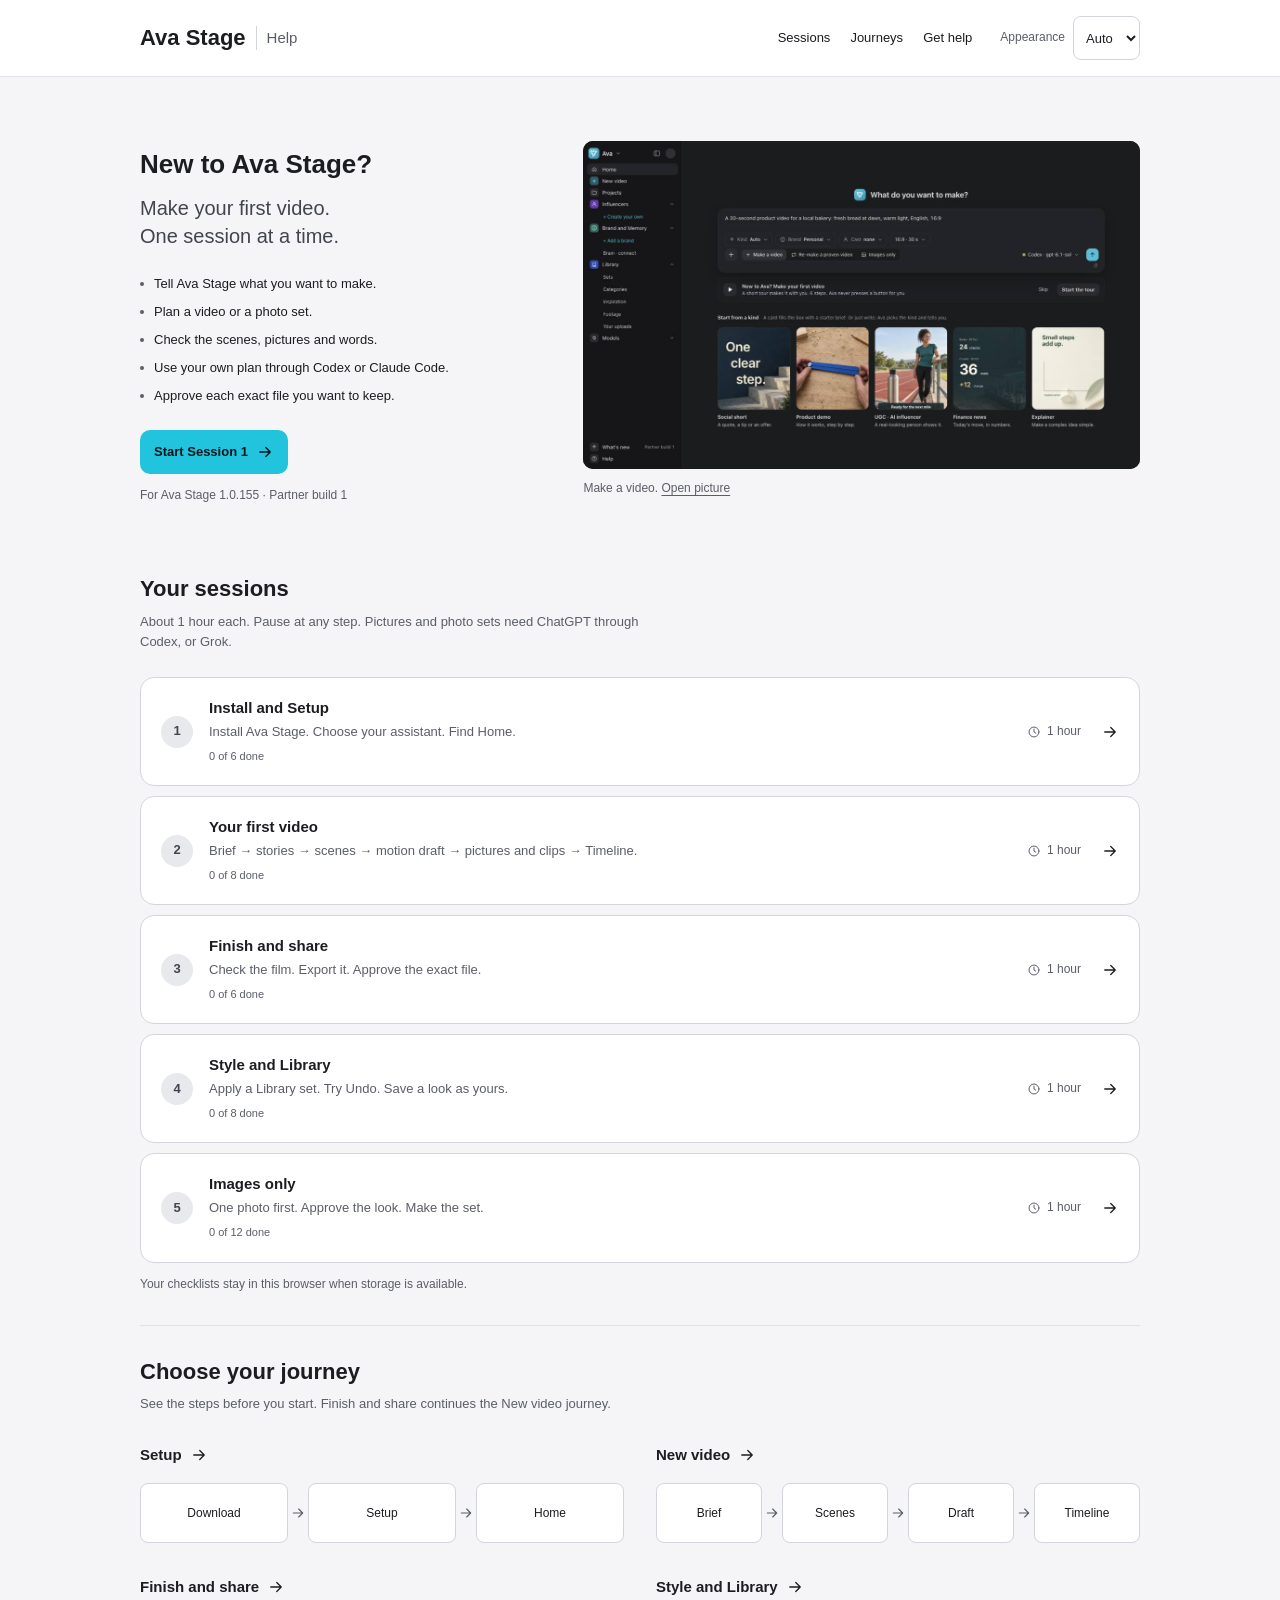
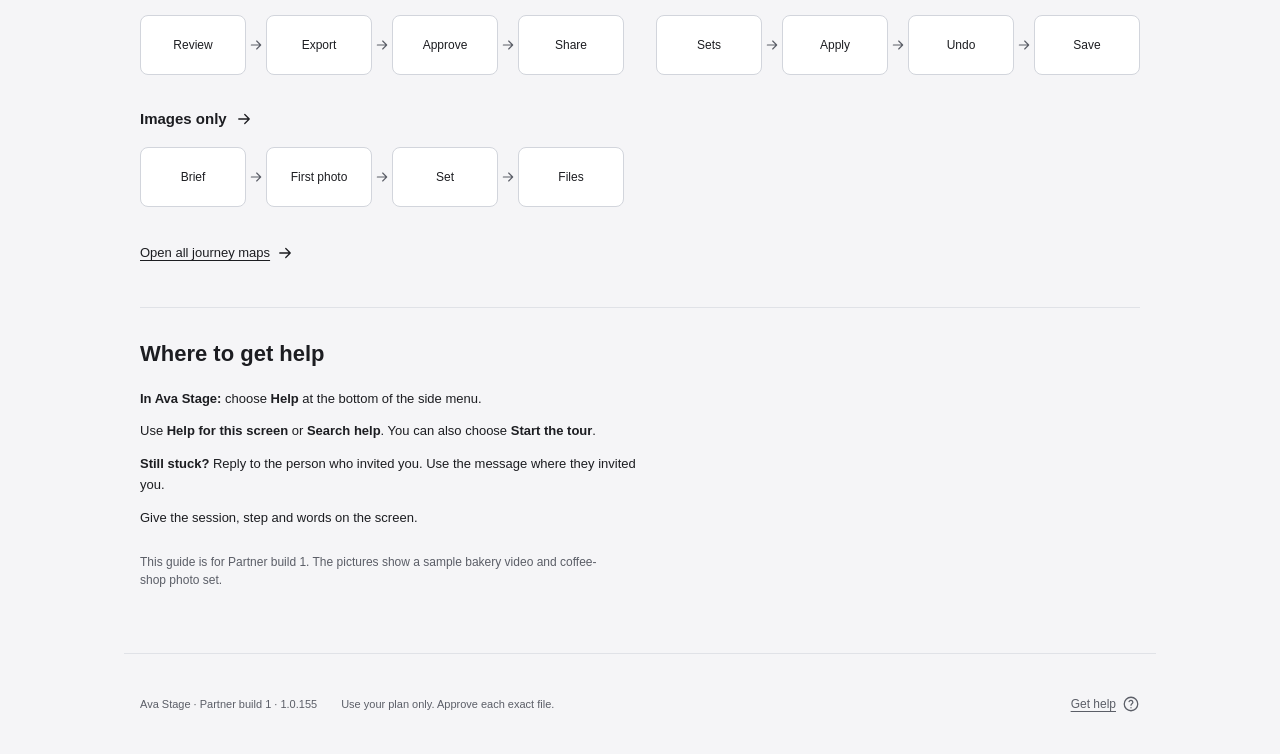
==== commit 6d4dcd76: "Help: sharper FFmpeg and Home phone pictures; Export check label readable (HELP-SHOTS-4) Co-Authored" ====
--- a/help/index.html
+++ b/help/index.html
@@ -16,7 +16,7 @@
 <nav aria-label="Main"><a href="index.html#sessions" >Sessions</a><a href="journeys.html" >Journeys</a><a href="index.html#help">Get help</a></nav>
 <label class="theme" for="theme">Appearance<select id="theme"><option value="auto">Auto</option><option value="light">Light</option><option value="dark">Dark</option></select></label>
 </div></header>
-<main id="main" class="wrap" tabindex="-1"><section class="home-intro"><div><h1>New to Ava Stage?</h1><p class="lead">Make your first video.<br>One session at a time.</p><ul class="five-lines"><li>Tell Ava Stage what you want to make.</li><li>Plan a video or a photo set.</li><li>Check the scenes, pictures and words.</li><li>Use your own plan through Codex or Claude Code.</li><li>Approve each exact file you want to keep.</li></ul><a class="btn primary" href="sessions/01-setup.html">Start Session 1 <svg class="icon " viewBox="0 0 24 24" fill="none" stroke="currentColor" stroke-width="1.7" stroke-linecap="round" stroke-linejoin="round" aria-hidden="true"><path d="M5 12h14m-6-6 6 6-6 6"/></svg></a><p class="small">For Ava Stage 1.0.155 · Partner build 1</p></div><figure class="screen"><a href="assets/home.jpg" aria-label="Open picture: Make a video or Images only."><picture><source media="(max-width:520px)" srcset="assets/home-phone.jpg"><img src="assets/home.jpg" width="1200" height="707" alt="Make a video or Images only." loading="eager" decoding="async"></picture></a><figcaption>Make a video or Images only. <a href="assets/home.jpg">Open picture</a></figcaption></figure></section>
+<main id="main" class="wrap" tabindex="-1"><section class="home-intro"><div><h1>New to Ava Stage?</h1><p class="lead">Make your first video.<br>One session at a time.</p><ul class="five-lines"><li>Tell Ava Stage what you want to make.</li><li>Plan a video or a photo set.</li><li>Check the scenes, pictures and words.</li><li>Use your own plan through Codex or Claude Code.</li><li>Approve each exact file you want to keep.</li></ul><a class="btn primary" href="sessions/01-setup.html">Start Session 1 <svg class="icon " viewBox="0 0 24 24" fill="none" stroke="currentColor" stroke-width="1.7" stroke-linecap="round" stroke-linejoin="round" aria-hidden="true"><path d="M5 12h14m-6-6 6 6-6 6"/></svg></a><p class="small">For Ava Stage 1.0.155 · Partner build 1</p></div><figure class="screen"><a href="assets/home.jpg" aria-label="Open picture: Make a video."><picture><source media="(max-width:520px)" srcset="assets/home-phone.jpg"><img src="assets/home.jpg" width="1200" height="707" alt="Make a video." loading="eager" decoding="async"></picture></a><figcaption>Make a video. <a href="assets/home.jpg">Open picture</a></figcaption></figure></section>
 <section id="sessions" class="section"><h2>Your sessions</h2><p class="section-intro">About 1 hour each. Pause at any step. Pictures and photo sets need ChatGPT through Codex, or Grok.</p><ol class="session-list"><li><a class="session-row" href="sessions/01-setup.html"><span class="num">1</span><div class="session-title"><h3>Install and Setup</h3><span>Install Ava Stage. Choose your assistant. Find Home.</span><small data-count="s1-1 s1-2 s1-3 s1-4 s1-5 s1-6">0 of 6 done</small></div><div class="session-end"><span class="time"><svg class="icon " viewBox="0 0 24 24" fill="none" stroke="currentColor" stroke-width="1.7" stroke-linecap="round" stroke-linejoin="round" aria-hidden="true"><circle cx="12" cy="12" r="8.5"/><path d="M12 7v5l3 2"/></svg>1 hour</span><svg class="icon " viewBox="0 0 24 24" fill="none" stroke="currentColor" stroke-width="1.7" stroke-linecap="round" stroke-linejoin="round" aria-hidden="true"><path d="M5 12h14m-6-6 6 6-6 6"/></svg></div></a></li><li><a class="session-row" href="sessions/02-first-video.html"><span class="num">2</span><div class="session-title"><h3>Your first video</h3><span>Brief → stories → scenes → motion draft → pictures and clips → Timeline.</span><small data-count="s2-1 s2-2 s2-3 s2-4 s2-5 s2-6 s2-7 s2-8">0 of 8 done</small></div><div class="session-end"><span class="time"><svg class="icon " viewBox="0 0 24 24" fill="none" stroke="currentColor" stroke-width="1.7" stroke-linecap="round" stroke-linejoin="round" aria-hidden="true"><circle cx="12" cy="12" r="8.5"/><path d="M12 7v5l3 2"/></svg>1 hour</span><svg class="icon " viewBox="0 0 24 24" fill="none" stroke="currentColor" stroke-width="1.7" stroke-linecap="round" stroke-linejoin="round" aria-hidden="true"><path d="M5 12h14m-6-6 6 6-6 6"/></svg></div></a></li><li><a class="session-row" href="sessions/03-finish-share.html"><span class="num">3</span><div class="session-title"><h3>Finish and share</h3><span>Check the film. Export it. Approve the exact file.</span><small data-count="s3-1 s3-2 s3-3 s3-4 s3-5 s3-6">0 of 6 done</small></div><div class="session-end"><span class="time"><svg class="icon " viewBox="0 0 24 24" fill="none" stroke="currentColor" stroke-width="1.7" stroke-linecap="round" stroke-linejoin="round" aria-hidden="true"><circle cx="12" cy="12" r="8.5"/><path d="M12 7v5l3 2"/></svg>1 hour</span><svg class="icon " viewBox="0 0 24 24" fill="none" stroke="currentColor" stroke-width="1.7" stroke-linecap="round" stroke-linejoin="round" aria-hidden="true"><path d="M5 12h14m-6-6 6 6-6 6"/></svg></div></a></li><li><a class="session-row" href="sessions/04-style-library.html"><span class="num">4</span><div class="session-title"><h3>Style and Library</h3><span>Apply a Library set. Try Undo. Save a look as yours.</span><small data-count="s4-1 s4-2 s4-3 s4-4 s4-5 s4-6 s4-7 s4-8">0 of 8 done</small></div><div class="session-end"><span class="time"><svg class="icon " viewBox="0 0 24 24" fill="none" stroke="currentColor" stroke-width="1.7" stroke-linecap="round" stroke-linejoin="round" aria-hidden="true"><circle cx="12" cy="12" r="8.5"/><path d="M12 7v5l3 2"/></svg>1 hour</span><svg class="icon " viewBox="0 0 24 24" fill="none" stroke="currentColor" stroke-width="1.7" stroke-linecap="round" stroke-linejoin="round" aria-hidden="true"><path d="M5 12h14m-6-6 6 6-6 6"/></svg></div></a></li><li><a class="session-row" href="sessions/05-images-only.html"><span class="num">5</span><div class="session-title"><h3>Images only</h3><span>One photo first. Approve the look. Make the set.</span><small data-count="s5-1 s5-2 s5-3 s5-4 s5-5 s5-6 s5-7 s5-8 s5-9 s5-10 s5-11 s5-12">0 of 12 done</small></div><div class="session-end"><span class="time"><svg class="icon " viewBox="0 0 24 24" fill="none" stroke="currentColor" stroke-width="1.7" stroke-linecap="round" stroke-linejoin="round" aria-hidden="true"><circle cx="12" cy="12" r="8.5"/><path d="M12 7v5l3 2"/></svg>1 hour</span><svg class="icon " viewBox="0 0 24 24" fill="none" stroke="currentColor" stroke-width="1.7" stroke-linecap="round" stroke-linejoin="round" aria-hidden="true"><path d="M5 12h14m-6-6 6 6-6 6"/></svg></div></a></li></ol><p class="small">Your checklists stay in this browser when storage is available.</p></section>
 <section id="journeys" class="section"><h2>Choose your journey</h2><p class="section-intro">See the steps before you start. Finish and share continues the New video journey.</p><div class="map-summaries"><section class="map-summary"><h3><a href="journeys.html#setup">Setup <svg class="icon " viewBox="0 0 24 24" fill="none" stroke="currentColor" stroke-width="1.7" stroke-linecap="round" stroke-linejoin="round" aria-hidden="true"><path d="M5 12h14m-6-6 6 6-6 6"/></svg></a></h3><ol class="mini-map" aria-label="Setup journey"><li><span>Download</span><svg class="icon connector" viewBox="0 0 24 24" fill="none" stroke="currentColor" stroke-width="1.7" stroke-linecap="round" stroke-linejoin="round" aria-hidden="true"><path d="M5 12h14m-6-6 6 6-6 6"/></svg></li><li><span>Setup</span><svg class="icon connector" viewBox="0 0 24 24" fill="none" stroke="currentColor" stroke-width="1.7" stroke-linecap="round" stroke-linejoin="round" aria-hidden="true"><path d="M5 12h14m-6-6 6 6-6 6"/></svg></li><li><span>Home</span></li></ol></section><section class="map-summary"><h3><a href="journeys.html#new-video">New video <svg class="icon " viewBox="0 0 24 24" fill="none" stroke="currentColor" stroke-width="1.7" stroke-linecap="round" stroke-linejoin="round" aria-hidden="true"><path d="M5 12h14m-6-6 6 6-6 6"/></svg></a></h3><ol class="mini-map" aria-label="New video journey"><li><span>Brief</span><svg class="icon connector" viewBox="0 0 24 24" fill="none" stroke="currentColor" stroke-width="1.7" stroke-linecap="round" stroke-linejoin="round" aria-hidden="true"><path d="M5 12h14m-6-6 6 6-6 6"/></svg></li><li><span>Scenes</span><svg class="icon connector" viewBox="0 0 24 24" fill="none" stroke="currentColor" stroke-width="1.7" stroke-linecap="round" stroke-linejoin="round" aria-hidden="true"><path d="M5 12h14m-6-6 6 6-6 6"/></svg></li><li><span>Draft</span><svg class="icon connector" viewBox="0 0 24 24" fill="none" stroke="currentColor" stroke-width="1.7" stroke-linecap="round" stroke-linejoin="round" aria-hidden="true"><path d="M5 12h14m-6-6 6 6-6 6"/></svg></li><li><span>Timeline</span></li></ol></section><section class="map-summary"><h3><a href="journeys.html#finish-share">Finish and share <svg class="icon " viewBox="0 0 24 24" fill="none" stroke="currentColor" stroke-width="1.7" stroke-linecap="round" stroke-linejoin="round" aria-hidden="true"><path d="M5 12h14m-6-6 6 6-6 6"/></svg></a></h3><ol class="mini-map" aria-label="Finish and share journey"><li><span>Review</span><svg class="icon connector" viewBox="0 0 24 24" fill="none" stroke="currentColor" stroke-width="1.7" stroke-linecap="round" stroke-linejoin="round" aria-hidden="true"><path d="M5 12h14m-6-6 6 6-6 6"/></svg></li><li><span>Export</span><svg class="icon connector" viewBox="0 0 24 24" fill="none" stroke="currentColor" stroke-width="1.7" stroke-linecap="round" stroke-linejoin="round" aria-hidden="true"><path d="M5 12h14m-6-6 6 6-6 6"/></svg></li><li><span>Approve</span><svg class="icon connector" viewBox="0 0 24 24" fill="none" stroke="currentColor" stroke-width="1.7" stroke-linecap="round" stroke-linejoin="round" aria-hidden="true"><path d="M5 12h14m-6-6 6 6-6 6"/></svg></li><li><span>Share</span></li></ol></section><section class="map-summary"><h3><a href="journeys.html#style-library">Style and Library <svg class="icon " viewBox="0 0 24 24" fill="none" stroke="currentColor" stroke-width="1.7" stroke-linecap="round" stroke-linejoin="round" aria-hidden="true"><path d="M5 12h14m-6-6 6 6-6 6"/></svg></a></h3><ol class="mini-map" aria-label="Style and Library journey"><li><span>Sets</span><svg class="icon connector" viewBox="0 0 24 24" fill="none" stroke="currentColor" stroke-width="1.7" stroke-linecap="round" stroke-linejoin="round" aria-hidden="true"><path d="M5 12h14m-6-6 6 6-6 6"/></svg></li><li><span>Apply</span><svg class="icon connector" viewBox="0 0 24 24" fill="none" stroke="currentColor" stroke-width="1.7" stroke-linecap="round" stroke-linejoin="round" aria-hidden="true"><path d="M5 12h14m-6-6 6 6-6 6"/></svg></li><li><span>Undo</span><svg class="icon connector" viewBox="0 0 24 24" fill="none" stroke="currentColor" stroke-width="1.7" stroke-linecap="round" stroke-linejoin="round" aria-hidden="true"><path d="M5 12h14m-6-6 6 6-6 6"/></svg></li><li><span>Save</span></li></ol></section><section class="map-summary"><h3><a href="journeys.html#images-only">Images only <svg class="icon " viewBox="0 0 24 24" fill="none" stroke="currentColor" stroke-width="1.7" stroke-linecap="round" stroke-linejoin="round" aria-hidden="true"><path d="M5 12h14m-6-6 6 6-6 6"/></svg></a></h3><ol class="mini-map" aria-label="Images only journey"><li><span>Brief</span><svg class="icon connector" viewBox="0 0 24 24" fill="none" stroke="currentColor" stroke-width="1.7" stroke-linecap="round" stroke-linejoin="round" aria-hidden="true"><path d="M5 12h14m-6-6 6 6-6 6"/></svg></li><li><span>First photo</span><svg class="icon connector" viewBox="0 0 24 24" fill="none" stroke="currentColor" stroke-width="1.7" stroke-linecap="round" stroke-linejoin="round" aria-hidden="true"><path d="M5 12h14m-6-6 6 6-6 6"/></svg></li><li><span>Set</span><svg class="icon connector" viewBox="0 0 24 24" fill="none" stroke="currentColor" stroke-width="1.7" stroke-linecap="round" stroke-linejoin="round" aria-hidden="true"><path d="M5 12h14m-6-6 6 6-6 6"/></svg></li><li><span>Files</span></li></ol></section></div><a class="quiet" href="journeys.html">Open all journey maps <svg class="icon " viewBox="0 0 24 24" fill="none" stroke="currentColor" stroke-width="1.7" stroke-linecap="round" stroke-linejoin="round" aria-hidden="true"><path d="M5 12h14m-6-6 6 6-6 6"/></svg></a></section>
 <section id="help" class="section help-section"><h2>Where to get help</h2><div class="help-lines"><p><strong>In Ava Stage:</strong> choose <strong>Help</strong> at the bottom of the side menu.</p><p>Use <strong>Help for this screen</strong> or <strong>Search help</strong>. You can also choose <strong>Start the tour</strong>.</p><p><strong>Still stuck?</strong> Reply to the person who invited you. Use the message where they invited you.</p><p>Give the session, step and words on the screen.</p></div><p class="small">This guide is for Partner build 1. The pictures show a sample bakery video and coffee-shop photo set.</p></section></main>
